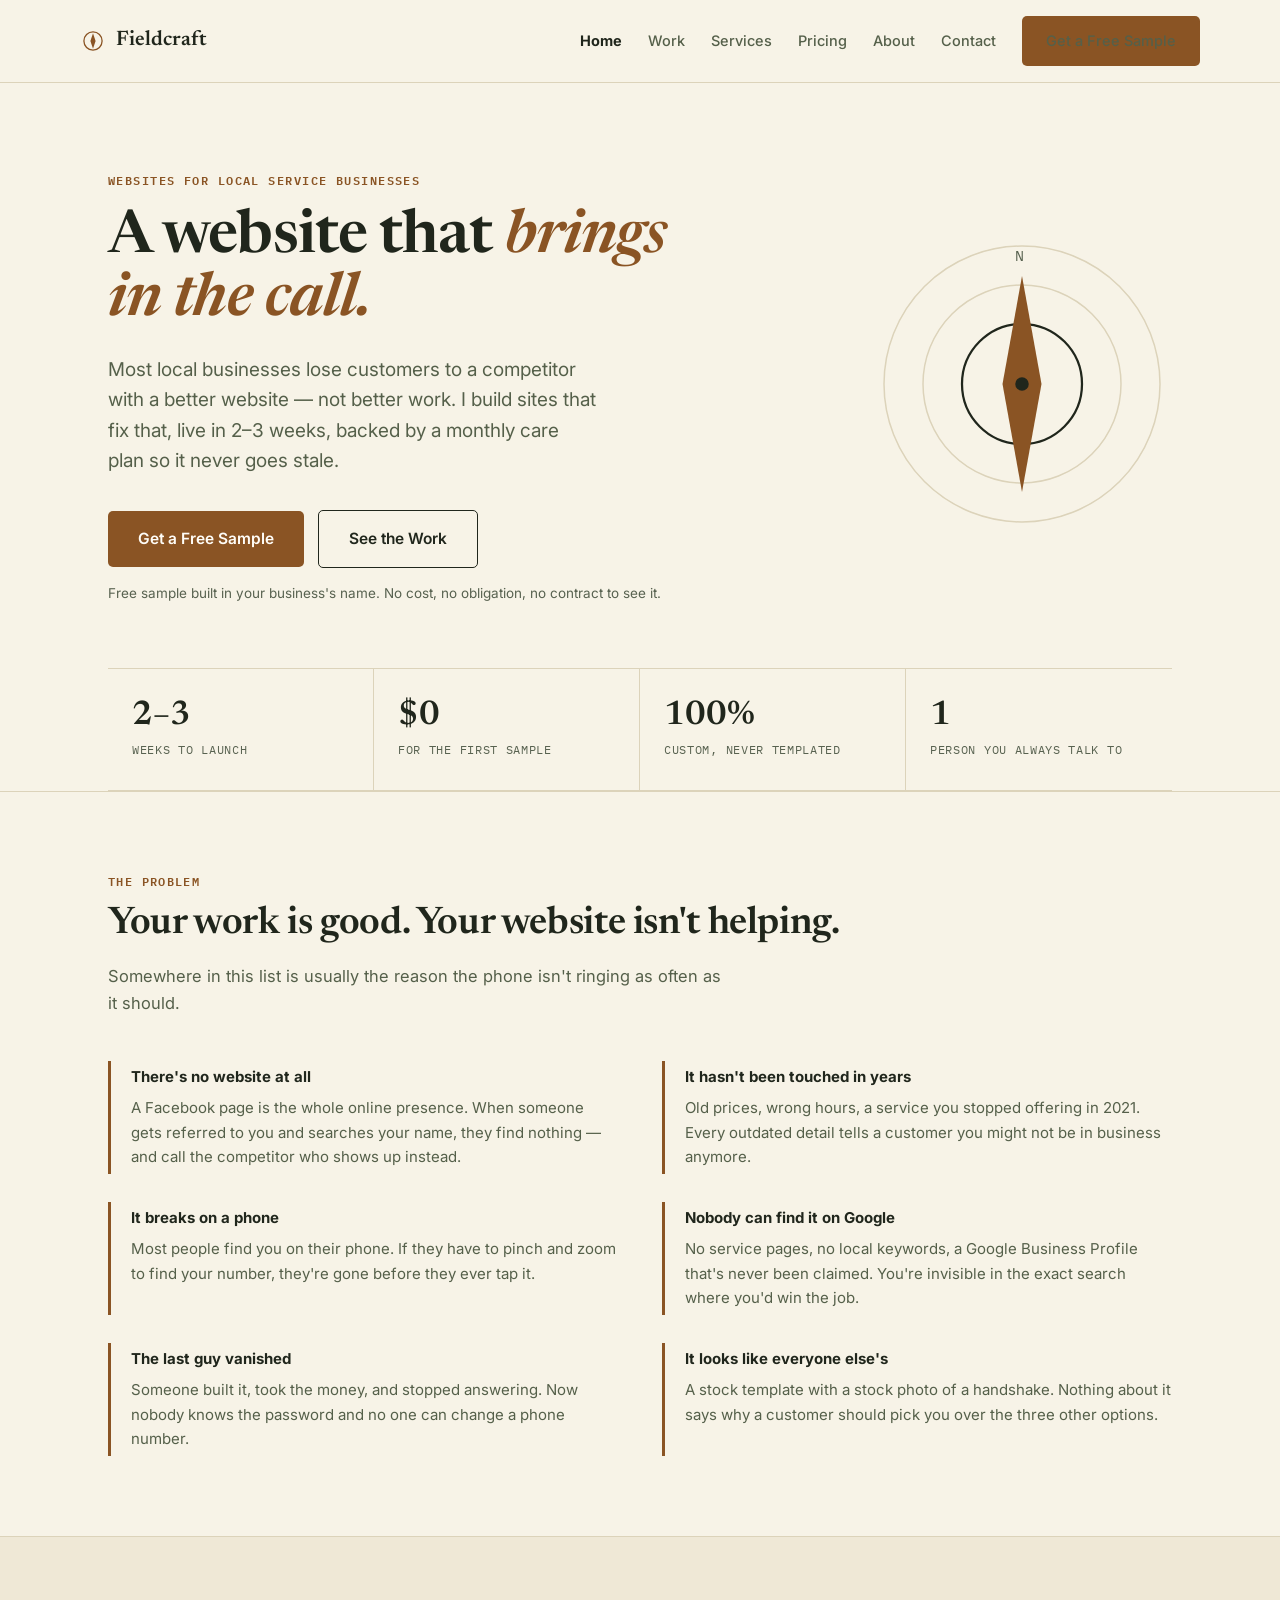
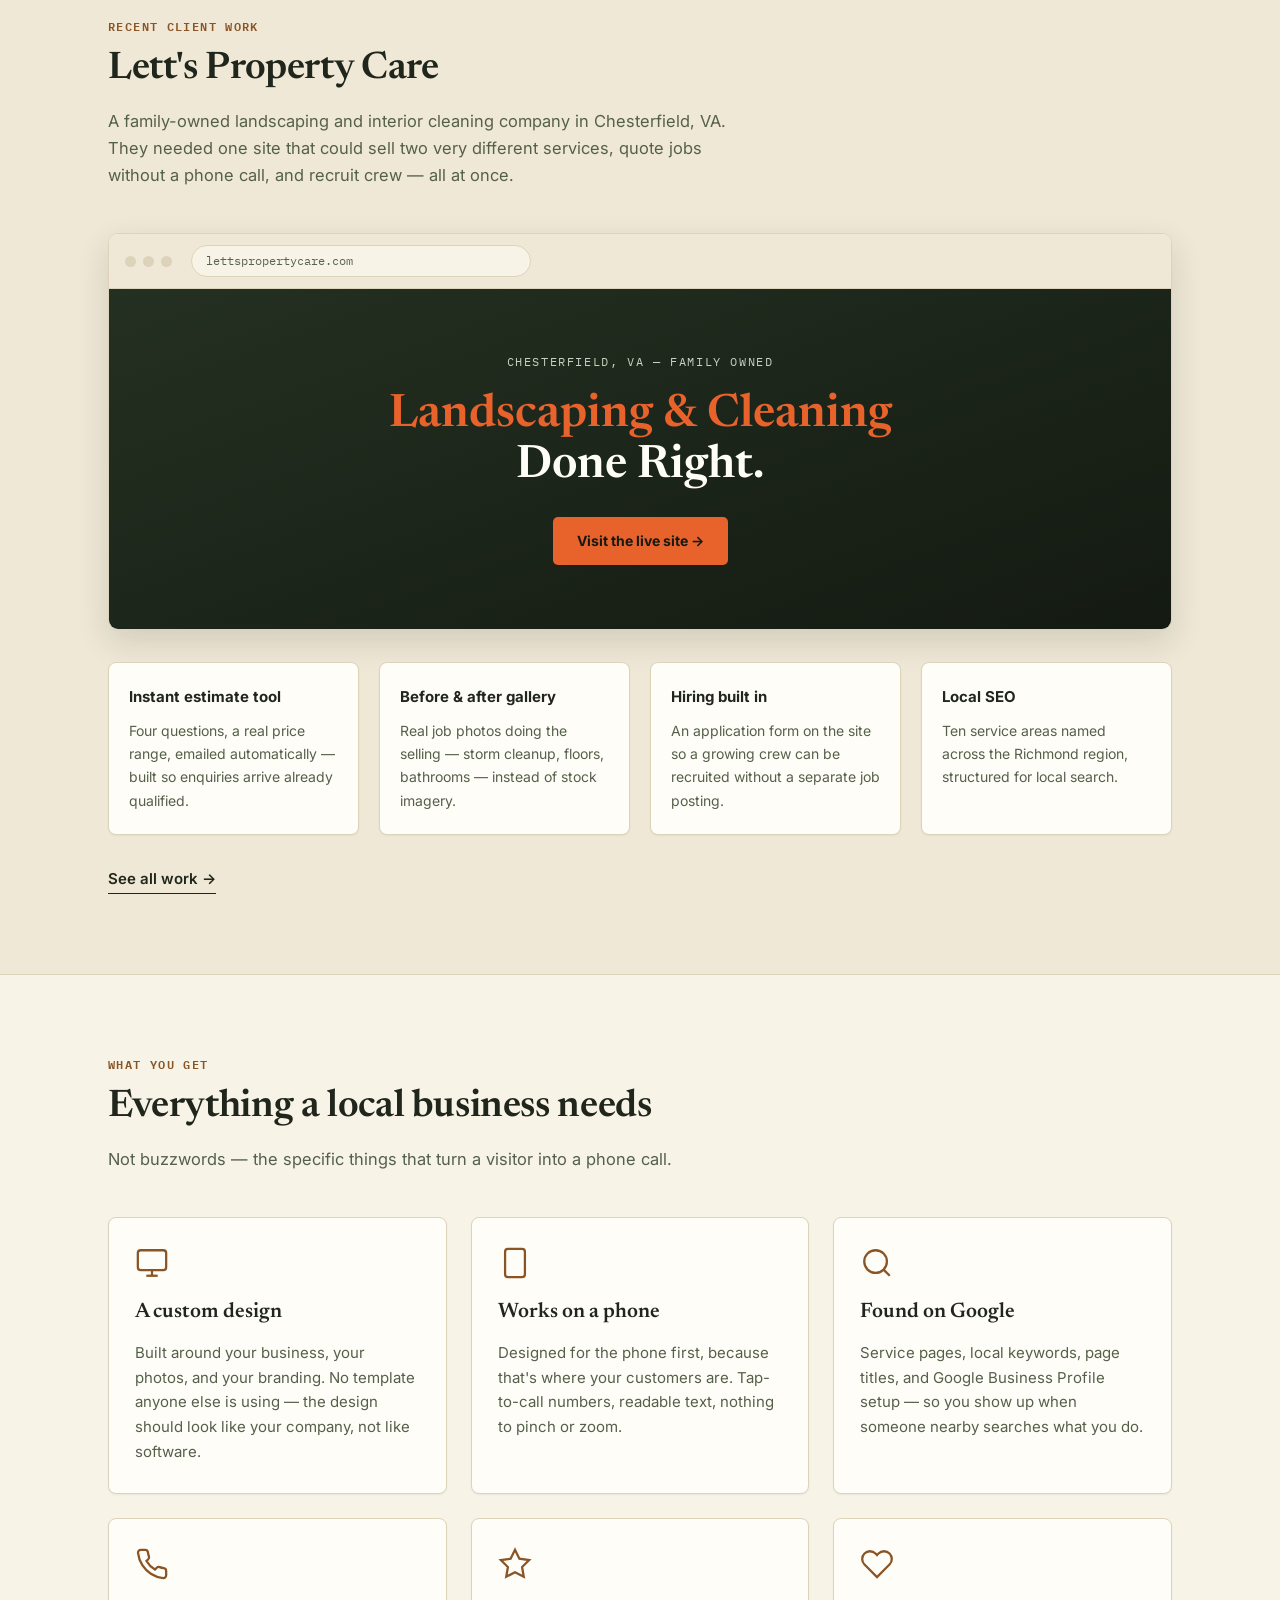
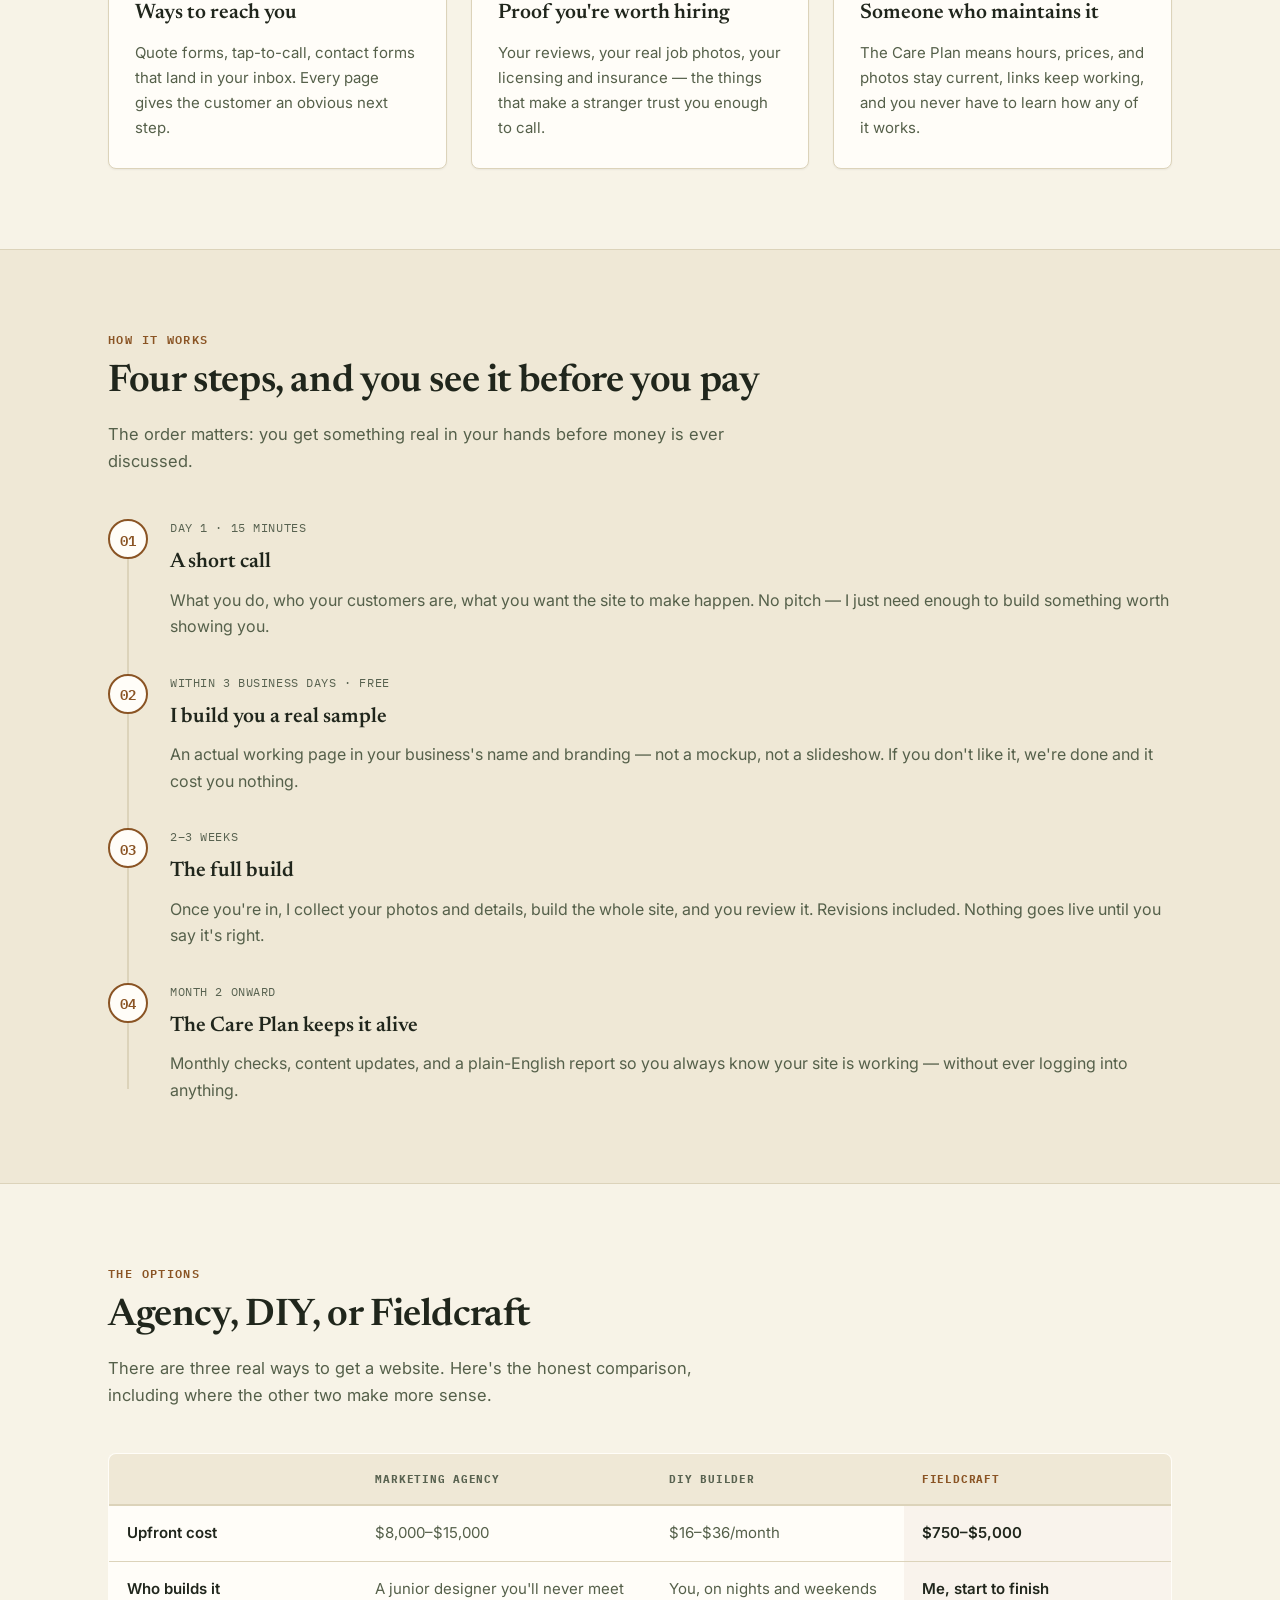
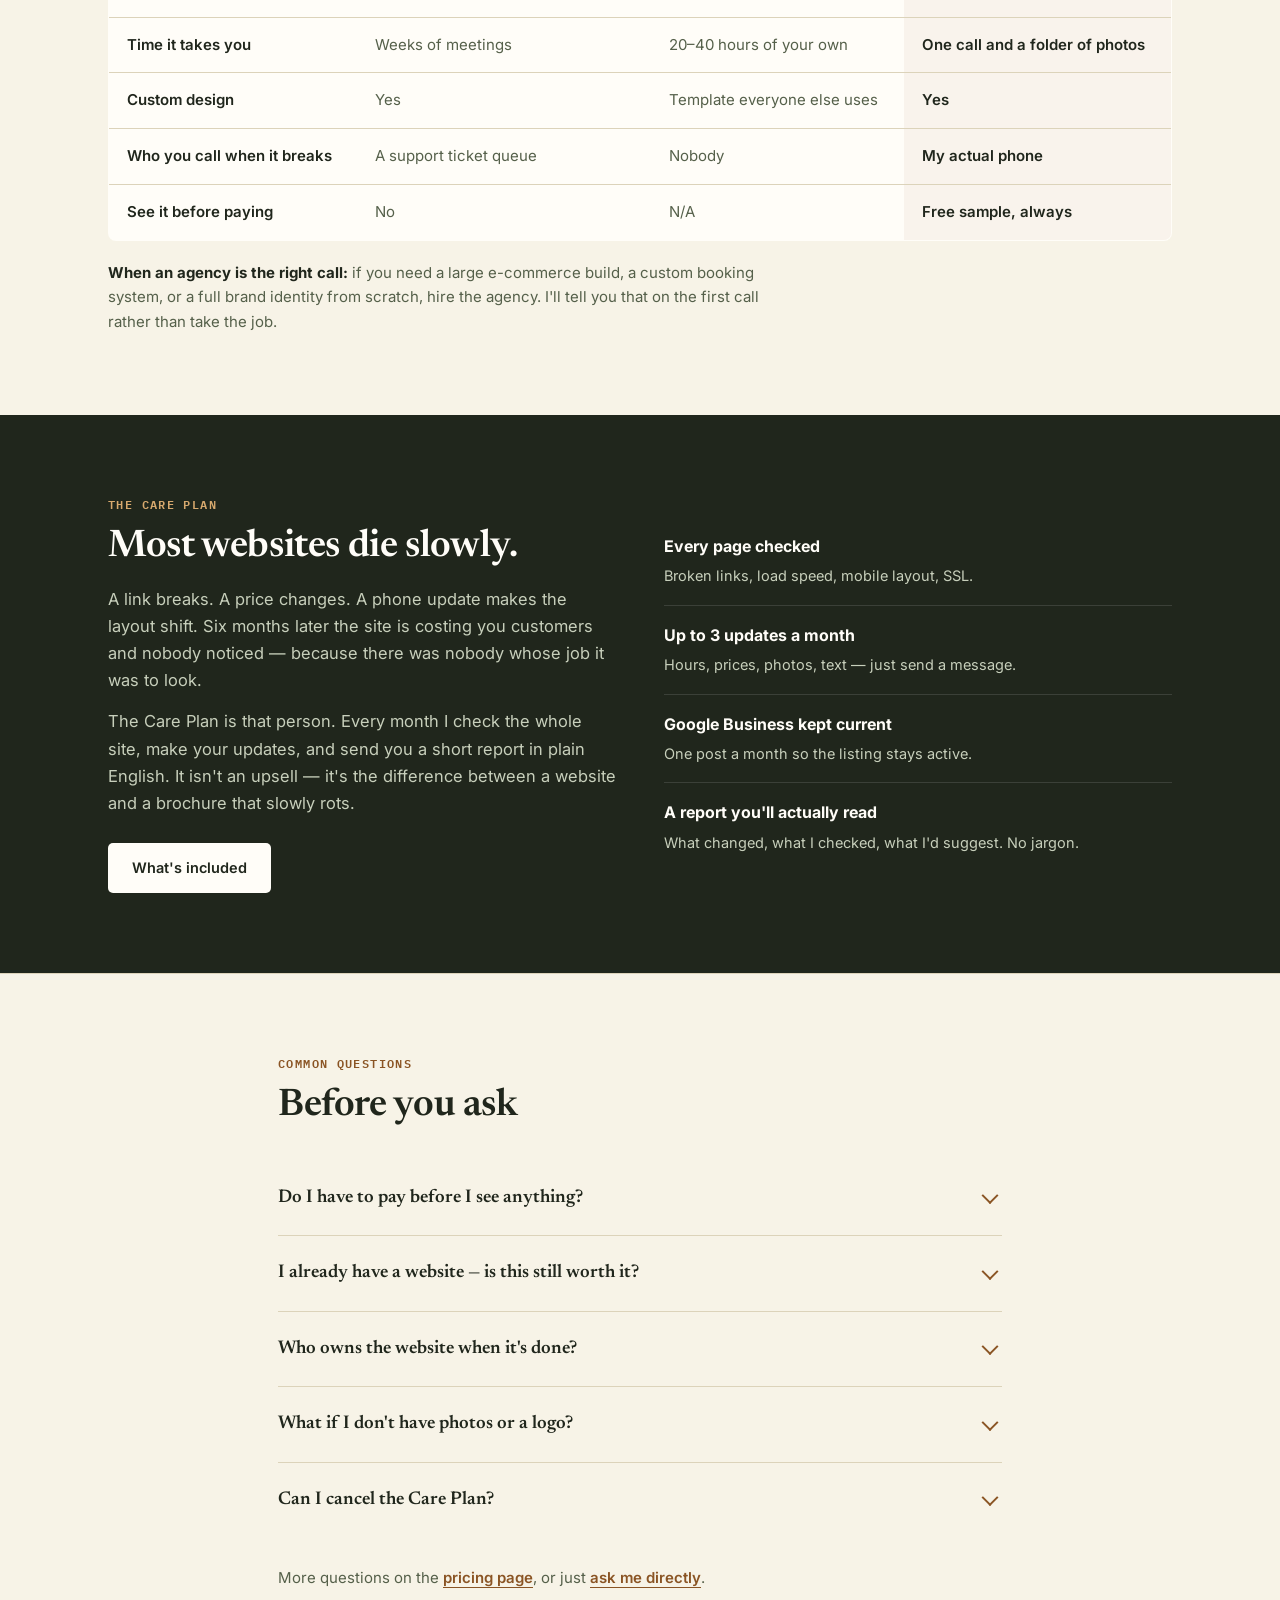
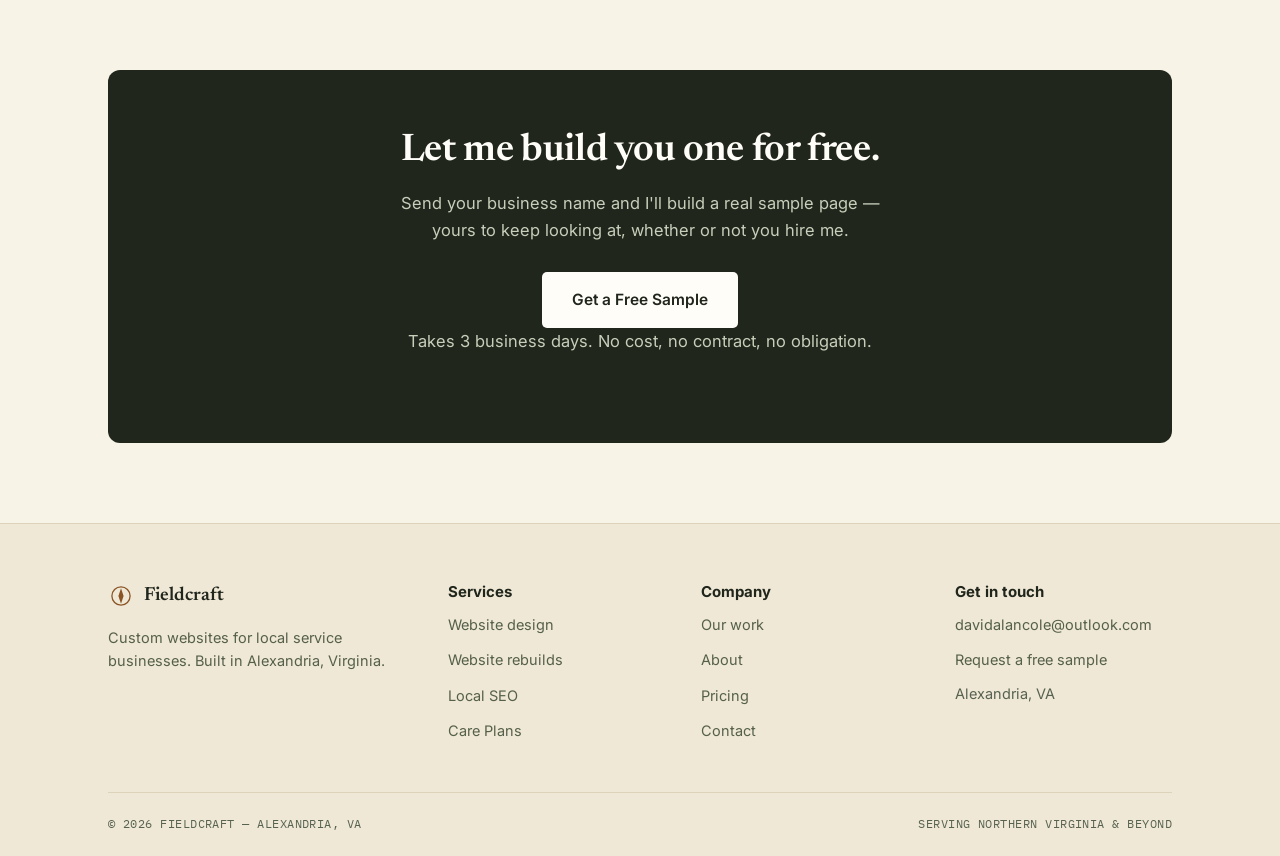
==== index.html @ 2607fb7c "Add files via upload" ====
<!DOCTYPE html>
<html lang="en">
<head>
<meta charset="UTF-8">
<meta name="viewport" content="width=device-width, initial-scale=1.0">
<title>Fieldcraft — Websites for Local Businesses | Alexandria, VA</title>
<meta name="description" content="Fieldcraft builds custom websites for local service businesses — landscaping, cleaning, auto, salons. Live in 2–3 weeks, backed by a monthly care plan. Free sample before you spend a dollar.">
<meta property="og:title" content="Fieldcraft — Websites for Local Businesses">
<meta property="og:description" content="Custom websites that bring in calls. Live in 2–3 weeks. Free sample built in your name before you spend a dollar.">
<meta property="og:type" content="website">
<meta property="og:image" content="https://anchor-digital-tau.vercel.app/og-image.png">
<meta property="og:url" content="https://anchor-digital-tau.vercel.app/">
<meta property="og:site_name" content="Fieldcraft">
<meta name="twitter:card" content="summary_large_image">
<link rel="canonical" href="https://anchor-digital-tau.vercel.app/">

<link rel="icon" href="data:image/svg+xml,%3Csvg xmlns='http://www.w3.org/2000/svg' viewBox='0 0 40 40'%3E%3Crect width='40' height='40' fill='%2320261C'/%3E%3Ccircle cx='20' cy='20' r='14' fill='none' stroke='%23F7F3E7' stroke-width='2'/%3E%3Cpath d='M20 8 L24 20 L20 32 L16 20 Z' fill='%23A5672E'/%3E%3C/svg%3E">
<script>document.documentElement.className+=" js";</script>
<link rel="preconnect" href="https://fonts.googleapis.com">
<link href="https://fonts.googleapis.com/css2?family=Newsreader:ital,opsz,wght@0,6..72,500;0,6..72,600;1,6..72,500&family=Inter:wght@400;500;600;700&family=IBM+Plex+Mono:wght@400;500;600&display=swap" rel="stylesheet">
<link rel="stylesheet" href="css/styles.css">
<script type="application/ld+json">
{
  "@context":"https://schema.org",
  "@type":"ProfessionalService",
  "name":"Fieldcraft",
  "description":"Custom website design for local service businesses.",
  "url":"https://anchor-digital-tau.vercel.app/",
  "email":"davidalancole@outlook.com",
  "priceRange":"$750-$5000",
  "address":{"@type":"PostalAddress","addressLocality":"Alexandria","addressRegion":"VA","addressCountry":"US"},
  "areaServed":[{"@type":"State","name":"Virginia"}],
  "serviceType":["Web Design","Website Development","Local SEO","Website Maintenance"]
}
</script>
</head>
<body>

<header class="site-header">
  <div class="wrap nav-row">
    <a href="index.html" class="brand">
      <svg viewBox="0 0 40 40" aria-hidden="true"><circle cx="20" cy="20" r="14" fill="none" stroke="currentColor" stroke-width="2"/><path d="M20 8 L24 20 L20 32 L16 20 Z" fill="currentColor"/></svg>
      Fieldcraft
    </a>
    <button class="nav-toggle" aria-label="Menu" aria-expanded="false" aria-controls="main-nav">
      <svg viewBox="0 0 24 24" fill="none" stroke="currentColor" stroke-width="2" aria-hidden="true"><line x1="3" y1="6" x2="21" y2="6"/><line x1="3" y1="12" x2="21" y2="12"/><line x1="3" y1="18" x2="21" y2="18"/></svg>
    </button>
    <nav class="main-nav" id="main-nav">
      <a href="index.html" class="current" aria-current="page">Home</a>
      <a href="work.html">Work</a>
      <a href="services.html">Services</a>
      <a href="pricing.html">Pricing</a>
      <a href="about.html">About</a>
      <a href="contact.html">Contact</a>
      <a href="contact.html" class="btn">Get a Free Sample</a>
    </nav>
  </div>
</header>

<a href="#main" class="skip-link">Skip to content</a>
<main id="main">

<!-- HERO -->
<section class="hero no-line">
  <div class="wrap">
    <div class="hero-grid">
      <div>
        <div class="eyebrow">Websites for local service businesses</div>
        <h1>A website that <em>brings in the call.</em></h1>
        <p class="lede">Most local businesses lose customers to a competitor with a better website — not better work. I build sites that fix that, live in 2–3 weeks, backed by a monthly care plan so it never goes stale.</p>
        <div class="hero-ctas">
          <a href="contact.html" class="btn lg">Get a Free Sample</a>
          <a href="work.html" class="btn ghost lg">See the Work</a>
        </div>
        <p class="hero-note">Free sample built in your business's name. No cost, no obligation, no contract to see it.</p>
      </div>
      <div class="hero-mark" aria-hidden="true">
        <svg viewBox="0 0 200 200"><circle cx="100" cy="100" r="92" fill="none" stroke="var(--line)" stroke-width="1"/><circle cx="100" cy="100" r="66" fill="none" stroke="var(--line)" stroke-width="1"/><circle cx="100" cy="100" r="40" fill="none" stroke="var(--ink)" stroke-width="1.5"/><path d="M100 28 L113 100 L100 172 L87 100 Z" fill="var(--accent)"/><circle cx="100" cy="100" r="4.5" fill="var(--ink)"/><text x="95" y="18" font-family="IBM Plex Mono" font-size="10" fill="var(--ink-soft)">N</text></svg>
      </div>
    </div>
  </div>
</section>

<!-- STATS -->
<div class="wrap">
  <div class="stats">
    <div class="stat"><div class="stat-num">2–3</div><div class="stat-label">Weeks to launch</div></div>
    <div class="stat"><div class="stat-num">$0</div><div class="stat-label">For the first sample</div></div>
    <div class="stat"><div class="stat-num">100%</div><div class="stat-label">Custom, never templated</div></div>
    <div class="stat"><div class="stat-num">1</div><div class="stat-label">Person you always talk to</div></div>
  </div>
</div>

<!-- THE PROBLEM -->
<section data-reveal>
  <div class="wrap">
    <div class="section-label">The problem</div>
    <h2>Your work is good. Your website isn't helping.</h2>
    <p class="section-intro">Somewhere in this list is usually the reason the phone isn't ringing as often as it should.</p>
    <div class="grid-2" style="gap:28px 44px;">
      <div class="problem-card">
        <h3 class="h4">There's no website at all</h3>
        <p>A Facebook page is the whole online presence. When someone gets referred to you and searches your name, they find nothing — and call the competitor who shows up instead.</p>
      </div>
      <div class="problem-card">
        <h3 class="h4">It hasn't been touched in years</h3>
        <p>Old prices, wrong hours, a service you stopped offering in 2021. Every outdated detail tells a customer you might not be in business anymore.</p>
      </div>
      <div class="problem-card">
        <h3 class="h4">It breaks on a phone</h3>
        <p>Most people find you on their phone. If they have to pinch and zoom to find your number, they're gone before they ever tap it.</p>
      </div>
      <div class="problem-card">
        <h3 class="h4">Nobody can find it on Google</h3>
        <p>No service pages, no local keywords, a Google Business Profile that's never been claimed. You're invisible in the exact search where you'd win the job.</p>
      </div>
      <div class="problem-card">
        <h3 class="h4">The last guy vanished</h3>
        <p>Someone built it, took the money, and stopped answering. Now nobody knows the password and no one can change a phone number.</p>
      </div>
      <div class="problem-card">
        <h3 class="h4">It looks like everyone else's</h3>
        <p>A stock template with a stock photo of a handshake. Nothing about it says why a customer should pick you over the three other options.</p>
      </div>
    </div>
  </div>
</section>

<!-- FEATURED WORK -->
<section class="alt" data-reveal>
  <div class="wrap">
    <div class="section-label">Recent client work</div>
    <h2>Lett's Property Care</h2>
    <p class="section-intro">A family-owned landscaping and interior cleaning company in Chesterfield, VA. They needed one site that could sell two very different services, quote jobs without a phone call, and recruit crew — all at once.</p>

    <div class="site-preview">
      <div class="browser-bar">
        <span class="dot"></span><span class="dot"></span><span class="dot"></span>
        <div class="url-pill">lettspropertycare.com</div>
      </div>
      <a class="preview-body" href="https://www.lettspropertycare.com/" target="_blank" rel="noopener">
        <img src="letts-preview.jpg" alt="The Lett's Property Care homepage, showing the hero headline over a photo of a freshly striped lawn" loading="lazy" onerror="this.closest('.preview-body').classList.add('no-img')">
        <div class="preview-fallback">
          <div class="pf-eyebrow">Chesterfield, VA — Family Owned</div>
          <div class="pf-head">Landscaping &amp; Cleaning<br><span>Done Right.</span></div>
          <div class="pf-cta">Visit the live site →</div>
        </div>
      </a>
    </div>

    <div class="grid-4" style="margin-top:32px;">
      <div class="card" style="padding:22px 20px;">
        <h3 class="h4">Instant estimate tool</h3>
        <p style="font-size:14px;">Four questions, a real price range, emailed automatically — built so enquiries arrive already qualified.</p>
      </div>
      <div class="card" style="padding:22px 20px;">
        <h3 class="h4">Before &amp; after gallery</h3>
        <p style="font-size:14px;">Real job photos doing the selling — storm cleanup, floors, bathrooms — instead of stock imagery.</p>
      </div>
      <div class="card" style="padding:22px 20px;">
        <h3 class="h4">Hiring built in</h3>
        <p style="font-size:14px;">An application form on the site so a growing crew can be recruited without a separate job posting.</p>
      </div>
      <div class="card" style="padding:22px 20px;">
        <h3 class="h4">Local SEO</h3>
        <p style="font-size:14px;">Ten service areas named across the Richmond region, structured for local search.</p>
      </div>
    </div>

    <a href="work.html" class="see-all">See all work →</a>
  </div>
</section>

<!-- WHAT YOU GET -->
<section data-reveal>
  <div class="wrap">
    <div class="section-label">What you get</div>
    <h2>Everything a local business needs</h2>
    <p class="section-intro">Not buzzwords — the specific things that turn a visitor into a phone call.</p>
    <div class="grid-3">
      <div class="card">
        <div class="card-icon"><svg viewBox="0 0 24 24" fill="none" stroke="currentColor" stroke-width="1.6"><rect x="2" y="3" width="20" height="14" rx="2"/><line x1="8" y1="21" x2="16" y2="21"/><line x1="12" y1="17" x2="12" y2="21"/></svg></div>
        <h3>A custom design</h3>
        <p>Built around your business, your photos, and your branding. No template anyone else is using — the design should look like your company, not like software.</p>
      </div>
      <div class="card">
        <div class="card-icon"><svg viewBox="0 0 24 24" fill="none" stroke="currentColor" stroke-width="1.6"><rect x="5" y="2" width="14" height="20" rx="2"/><line x1="12" y1="18" x2="12" y2="18"/></svg></div>
        <h3>Works on a phone</h3>
        <p>Designed for the phone first, because that's where your customers are. Tap-to-call numbers, readable text, nothing to pinch or zoom.</p>
      </div>
      <div class="card">
        <div class="card-icon"><svg viewBox="0 0 24 24" fill="none" stroke="currentColor" stroke-width="1.6"><circle cx="11" cy="11" r="8"/><line x1="21" y1="21" x2="16.65" y2="16.65"/></svg></div>
        <h3>Found on Google</h3>
        <p>Service pages, local keywords, page titles, and Google Business Profile setup — so you show up when someone nearby searches what you do.</p>
      </div>
      <div class="card">
        <div class="card-icon"><svg viewBox="0 0 24 24" fill="none" stroke="currentColor" stroke-width="1.6"><path d="M22 16.92v3a2 2 0 0 1-2.18 2 19.79 19.79 0 0 1-8.63-3.07 19.5 19.5 0 0 1-6-6 19.79 19.79 0 0 1-3.07-8.67A2 2 0 0 1 4.11 2h3a2 2 0 0 1 2 1.72c.127.96.361 1.903.7 2.81a2 2 0 0 1-.45 2.11L8.09 9.91a16 16 0 0 0 6 6l1.27-1.27a2 2 0 0 1 2.11-.45c.907.339 1.85.573 2.81.7A2 2 0 0 1 22 16.92z"/></svg></div>
        <h3>Ways to reach you</h3>
        <p>Quote forms, tap-to-call, contact forms that land in your inbox. Every page gives the customer an obvious next step.</p>
      </div>
      <div class="card">
        <div class="card-icon"><svg viewBox="0 0 24 24" fill="none" stroke="currentColor" stroke-width="1.6"><path d="M12 2l3.09 6.26L22 9.27l-5 4.87 1.18 6.88L12 17.77l-6.18 3.25L7 14.14 2 9.27l6.91-1.01L12 2z"/></svg></div>
        <h3>Proof you're worth hiring</h3>
        <p>Your reviews, your real job photos, your licensing and insurance — the things that make a stranger trust you enough to call.</p>
      </div>
      <div class="card">
        <div class="card-icon"><svg viewBox="0 0 24 24" fill="none" stroke="currentColor" stroke-width="1.6"><path d="M20.84 4.61a5.5 5.5 0 0 0-7.78 0L12 5.67l-1.06-1.06a5.5 5.5 0 0 0-7.78 7.78l1.06 1.06L12 21.23l7.78-7.78 1.06-1.06a5.5 5.5 0 0 0 0-7.78z"/></svg></div>
        <h3>Someone who maintains it</h3>
        <p>The Care Plan means hours, prices, and photos stay current, links keep working, and you never have to learn how any of it works.</p>
      </div>
    </div>
  </div>
</section>

<!-- PROCESS -->
<section class="alt" data-reveal>
  <div class="wrap">
    <div class="section-label">How it works</div>
    <h2>Four steps, and you see it before you pay</h2>
    <p class="section-intro">The order matters: you get something real in your hands before money is ever discussed.</p>
    <div class="timeline">
      <div class="tl-step">
        <div class="tl-dot">01</div>
        <div class="tl-when">Day 1 · 15 minutes</div>
        <h3>A short call</h3>
        <p>What you do, who your customers are, what you want the site to make happen. No pitch — I just need enough to build something worth showing you.</p>
      </div>
      <div class="tl-step">
        <div class="tl-dot">02</div>
        <div class="tl-when">Within 3 business days · Free</div>
        <h3>I build you a real sample</h3>
        <p>An actual working page in your business's name and branding — not a mockup, not a slideshow. If you don't like it, we're done and it cost you nothing.</p>
      </div>
      <div class="tl-step">
        <div class="tl-dot">03</div>
        <div class="tl-when">2–3 weeks</div>
        <h3>The full build</h3>
        <p>Once you're in, I collect your photos and details, build the whole site, and you review it. Revisions included. Nothing goes live until you say it's right.</p>
      </div>
      <div class="tl-step">
        <div class="tl-dot">04</div>
        <div class="tl-when">Month 2 onward</div>
        <h3>The Care Plan keeps it alive</h3>
        <p>Monthly checks, content updates, and a plain-English report so you always know your site is working — without ever logging into anything.</p>
      </div>
    </div>
  </div>
</section>

<!-- COMPARISON -->
<section data-reveal>
  <div class="wrap">
    <div class="section-label">The options</div>
    <h2>Agency, DIY, or Fieldcraft</h2>
    <p class="section-intro">There are three real ways to get a website. Here's the honest comparison, including where the other two make more sense.</p>
    <div class="table-scroll"><table class="compare">
      <tr>
        <th></th>
        <th>Marketing agency</th>
        <th>DIY builder</th>
        <th class="hi">Fieldcraft</th>
      </tr>
      <tr>
        <td>Upfront cost</td>
        <td>$8,000–$15,000</td>
        <td>$16–$36/month</td>
        <td class="hi">$750–$5,000</td>
      </tr>
      <tr>
        <td>Who builds it</td>
        <td>A junior designer you'll never meet</td>
        <td>You, on nights and weekends</td>
        <td class="hi">Me, start to finish</td>
      </tr>
      <tr>
        <td>Time it takes you</td>
        <td>Weeks of meetings</td>
        <td>20–40 hours of your own</td>
        <td class="hi">One call and a folder of photos</td>
      </tr>
      <tr>
        <td>Custom design</td>
        <td>Yes</td>
        <td>Template everyone else uses</td>
        <td class="hi">Yes</td>
      </tr>
      <tr>
        <td>Who you call when it breaks</td>
        <td>A support ticket queue</td>
        <td>Nobody</td>
        <td class="hi">My actual phone</td>
      </tr>
      <tr>
        <td>See it before paying</td>
        <td>No</td>
        <td>N/A</td>
        <td class="hi">Free sample, always</td>
      </tr>
    </table></div>
    <p style="margin-top:20px;font-size:15px;max-width:680px;"><strong style="color:var(--ink);">When an agency is the right call:</strong> if you need a large e-commerce build, a custom booking system, or a full brand identity from scratch, hire the agency. I'll tell you that on the first call rather than take the job.</p>
  </div>
</section>

<!-- CARE PLAN -->
<section class="dark" data-reveal>
  <div class="wrap">
    <div class="grid-2" style="gap:48px;align-items:center;">
      <div>
        <div class="section-label">The Care Plan</div>
        <h2>Most websites die slowly.</h2>
        <p style="font-size:16.5px;">A link breaks. A price changes. A phone update makes the layout shift. Six months later the site is costing you customers and nobody noticed — because there was nobody whose job it was to look.</p>
        <p style="margin-top:14px;font-size:16.5px;">The Care Plan is that person. Every month I check the whole site, make your updates, and send you a short report in plain English. It isn't an upsell — it's the difference between a website and a brochure that slowly rots.</p>
        <a href="services.html" class="btn on-dark" style="margin-top:26px;">What's included</a>
      </div>
      <div>
        <ul style="list-style:none;">
          <li style="padding:16px 0;border-bottom:1px solid rgba(255,255,255,.12);"><strong style="color:var(--cream-white);display:block;margin-bottom:3px;">Every page checked</strong><span style="font-size:14.5px;">Broken links, load speed, mobile layout, SSL.</span></li>
          <li style="padding:16px 0;border-bottom:1px solid rgba(255,255,255,.12);"><strong style="color:var(--cream-white);display:block;margin-bottom:3px;">Up to 3 updates a month</strong><span style="font-size:14.5px;">Hours, prices, photos, text — just send a message.</span></li>
          <li style="padding:16px 0;border-bottom:1px solid rgba(255,255,255,.12);"><strong style="color:var(--cream-white);display:block;margin-bottom:3px;">Google Business kept current</strong><span style="font-size:14.5px;">One post a month so the listing stays active.</span></li>
          <li style="padding:16px 0;"><strong style="color:var(--cream-white);display:block;margin-bottom:3px;">A report you'll actually read</strong><span style="font-size:14.5px;">What changed, what I checked, what I'd suggest. No jargon.</span></li>
        </ul>
      </div>
    </div>
  </div>
</section>

<!-- FAQ -->
<section data-reveal>
  <div class="wrap-narrow">
    <div class="section-label">Common questions</div>
    <h2>Before you ask</h2>
    <div style="margin-top:32px;">
      <details class="faq-item">
        <summary class="faq-q">Do I have to pay before I see anything?</summary>
        <div class="faq-a">No. You get a free one-page sample in your own name and branding first. You only pay if you want the full site built. If you don't like it, you owe nothing and we part on good terms.</div>
      </details>
      <details class="faq-item">
        <summary class="faq-q">I already have a website — is this still worth it?</summary>
        <div class="faq-a">Depends on whether it's bringing you work. If it's outdated, slow, broken on phones, or invisible on Google, a rebuild usually pays for itself. If it's fine and just needs upkeep, I'll put you straight on a Care Plan instead of selling you a rebuild you don't need.</div>
      </details>
      <details class="faq-item">
        <summary class="faq-q">Who owns the website when it's done?</summary>
        <div class="faq-a">You do — completely, once it's paid for. The domain, the content, the design, the code. If you ever want to leave, you take the whole site with you and I'll help hand it over. No hostage situations.</div>
      </details>
      <details class="faq-item">
        <summary class="faq-q">What if I don't have photos or a logo?</summary>
        <div class="faq-a">We work with what you have. Phone photos of real jobs beat stock photography every time, so even a handful helps enormously. If there's no logo, I'll set your name in type properly — plenty of good local brands are exactly that.</div>
      </details>
      <details class="faq-item">
        <summary class="faq-q">Can I cancel the Care Plan?</summary>
        <div class="faq-a">Any time, with 30 days' notice. You keep your website either way. It's month-to-month on purpose — if it isn't worth it to you, it shouldn't be hard to leave.</div>
      </details>
    </div>
    <p style="margin-top:28px;font-size:15px;">More questions on the <a href="pricing.html" style="color:var(--accent);font-weight:600;border-bottom:1px solid var(--accent);">pricing page</a>, or just <a href="contact.html" style="color:var(--accent);font-weight:600;border-bottom:1px solid var(--accent);">ask me directly</a>.</p>
  </div>
</section>

<!-- CTA -->
<section class="no-line" style="padding-top:0;" data-reveal>
  <div class="wrap">
    <div class="cta-band">
      <h2>Let me build you one for free.</h2>
      <p>Send your business name and I'll build a real sample page — yours to keep looking at, whether or not you hire me.</p>
      <a href="contact.html" class="btn lg">Get a Free Sample</a>
      <p class="cta-sub">Takes 3 business days. No cost, no contract, no obligation.</p>
    </div>
  </div>
</section>

</main>

<footer>
  <div class="wrap">
    <div class="footer-main">
      <div class="footer-col footer-about">
        <div class="brand" style="font-size:19px;">
          <svg viewBox="0 0 40 40" aria-hidden="true"><circle cx="20" cy="20" r="14" fill="none" stroke="currentColor" stroke-width="2"/><path d="M20 8 L24 20 L20 32 L16 20 Z" fill="currentColor"/></svg>
          Fieldcraft
        </div>
        <p>Custom websites for local service businesses. Built in Alexandria, Virginia.</p>
      </div>
      <div class="footer-col">
        <h3 class="h4">Services</h3>
        <ul>
          <li><a href="services.html">Website design</a></li>
          <li><a href="services.html">Website rebuilds</a></li>
          <li><a href="services.html">Local SEO</a></li>
          <li><a href="services.html">Care Plans</a></li>
        </ul>
      </div>
      <div class="footer-col">
        <h3 class="h4">Company</h3>
        <ul>
          <li><a href="work.html">Our work</a></li>
          <li><a href="about.html">About</a></li>
          <li><a href="pricing.html">Pricing</a></li>
          <li><a href="contact.html">Contact</a></li>
        </ul>
      </div>
      <div class="footer-col">
        <h3 class="h4">Get in touch</h3>
        <ul>
          <li><a href="mailto:davidalancole@outlook.com">davidalancole@outlook.com</a></li>
          <li><a href="contact.html">Request a free sample</a></li>
          <li style="color:var(--ink-soft);font-size:14.5px;">Alexandria, VA</li>
        </ul>
      </div>
    </div>
    <div class="footer-bottom">
      <p>© 2026 FIELDCRAFT — ALEXANDRIA, VA</p>
      <p>SERVING NORTHERN VIRGINIA &amp; BEYOND</p>
    </div>
  </div>
</footer>

<script src="js/main.js"></script>
</body>
</html>
---- css/styles.css ----
/* ============================================
   FIELDCRAFT — Design System
   ============================================ */

:root{
  --ink:#20261C; --ink-dim:#55604A; --ink-soft:#586250;
  --paper:#F7F3E7; --paper-2:#EFE8D6; --cream-white:#FFFDF8;
  --line:#DCD3BA; --accent:#8A5424; --accent-dark:#6B3D19; --moss:#4B5C3D;
  --shadow-sm:0 1px 2px rgba(32,38,28,.06);
  --shadow-md:0 4px 16px rgba(32,38,28,.09);
  --shadow-lg:0 12px 32px rgba(32,38,28,.14);
  --r:8px;
}
*{margin:0;padding:0;box-sizing:border-box;}
html{scroll-behavior:smooth;}
@media (prefers-reduced-motion: reduce){html{scroll-behavior:auto;}}
body{background:var(--paper);color:var(--ink-dim);font-family:'Inter',sans-serif;line-height:1.65;-webkit-font-smoothing:antialiased;}
.wrap{max-width:1120px;margin:0 auto;padding:0 28px;}
.wrap-narrow{max-width:780px;margin:0 auto;padding:0 28px;}
a{color:inherit;text-decoration:none;}
:focus-visible{outline:2px solid var(--accent);outline-offset:3px;}
.mono{font-family:'IBM Plex Mono',monospace;}
img{max-width:100%;display:block;}
@media (prefers-reduced-motion: reduce){*{animation:none !important;transition:none !important;}}

/* Reveal-on-scroll. Scoped to .js so if JavaScript fails, content is visible. */
.js [data-reveal]{opacity:0;transform:translateY(16px);transition:opacity .55s ease, transform .55s ease;}
.js [data-reveal].is-visible{opacity:1;transform:translateY(0);}
@media (prefers-reduced-motion: reduce){.js [data-reveal]{opacity:1;transform:none;}}

/* ---------- TYPE ---------- */
h1{font-family:'Newsreader',serif;font-weight:600;font-size:clamp(38px,5.2vw,60px);line-height:1.05;color:var(--ink);letter-spacing:-.015em;}
h1 em{font-style:italic;color:var(--accent);}
h2{font-family:'Newsreader',serif;font-weight:600;font-size:clamp(28px,3.6vw,38px);line-height:1.15;color:var(--ink);margin-bottom:16px;letter-spacing:-.01em;}
h3{font-family:'Newsreader',serif;font-weight:600;font-size:21px;color:var(--ink);margin-bottom:8px;}
h4,.h4{font-family:'Inter',sans-serif;font-weight:700;font-size:15px;color:var(--ink);margin-bottom:6px;}
.skip-link{position:absolute;left:-9999px;top:0;background:var(--ink);color:var(--cream-white);padding:12px 20px;z-index:999;border-radius:0 0 5px 0;}
.skip-link:focus{left:0;}
p{font-size:16px;}
.lede{font-size:clamp(17px,2vw,19px);line-height:1.6;color:var(--ink-dim);}
.eyebrow{font-family:'IBM Plex Mono',monospace;font-size:12px;letter-spacing:.12em;text-transform:uppercase;color:var(--accent);margin-bottom:16px;font-weight:600;}
.section-label{font-family:'IBM Plex Mono',monospace;font-size:11.5px;letter-spacing:.12em;text-transform:uppercase;color:var(--accent);margin-bottom:12px;font-weight:600;}
.section-intro{max-width:620px;margin-bottom:44px;font-size:16.5px;}
.center{text-align:center;}
.center .section-intro{margin-left:auto;margin-right:auto;}

/* ---------- HEADER ---------- */
.site-header{position:sticky;top:0;z-index:50;background:rgba(247,243,231,.94);backdrop-filter:blur(10px);border-bottom:1px solid var(--line);}
.nav-row{display:flex;justify-content:space-between;align-items:center;padding:16px 0;position:relative;}
.brand{display:flex;align-items:center;gap:10px;font-family:'Newsreader',serif;font-weight:600;font-size:21px;color:var(--ink);}
.brand svg{width:26px;height:26px;color:var(--accent);flex-shrink:0;}
nav.main-nav{display:flex;align-items:center;gap:26px;}
nav.main-nav a{font-size:14.5px;font-weight:500;color:var(--ink-dim);transition:color .15s;}
nav.main-nav a.current{color:var(--ink);font-weight:700;}
nav.main-nav a:hover{color:var(--ink);}
.nav-toggle{display:none;background:none;border:1px solid var(--line);border-radius:5px;padding:8px 10px;cursor:pointer;line-height:0;}
.nav-toggle svg{width:20px;height:20px;color:var(--ink);}

/* ---------- BUTTONS ---------- */
.btn{
  background:var(--accent);color:var(--cream-white);padding:13px 24px;border-radius:5px;font-weight:600;
  font-size:14.5px;display:inline-block;border:none;cursor:pointer;transition:background .15s, transform .15s;
}
.btn:hover{background:var(--accent-dark);transform:translateY(-1px);}
.btn.ghost{background:transparent;border:1px solid var(--ink);color:var(--ink);}
.btn.ghost:hover{background:var(--ink);color:var(--paper);}
.btn.lg{padding:15px 30px;font-size:15.5px;}
.btn.on-dark{background:var(--cream-white);color:var(--ink);}
.btn.on-dark:hover{background:#fff;}

/* ---------- SECTIONS ---------- */
section{padding:80px 0;border-top:1px solid var(--line);}
section.tight{padding:56px 0;}
section.no-line{border-top:none;}
section.alt{background:var(--paper-2);}
section.dark{background:var(--ink);border-top:none;}
section.dark h2,section.dark h3{color:var(--cream-white);}
section.dark p,section.dark li{color:#C7CFBB;}
section.dark .section-label{color:#D7A96E;}

/* ---------- HERO ---------- */
.hero{padding:88px 0 64px;border-top:none;}
.hero-grid{display:grid;grid-template-columns:1.12fr .88fr;gap:56px;align-items:center;}
.hero .lede{margin:22px 0 0;max-width:490px;}
.hero-ctas{margin-top:34px;display:flex;gap:14px;flex-wrap:wrap;align-items:center;}
.hero-note{font-size:13.5px;color:var(--ink-soft);margin-top:14px;}
.hero-mark{justify-self:end;}
.hero-mark svg{width:100%;max-width:320px;color:var(--ink);}

/* ---------- STATS BAND ---------- */
.stats{display:grid;grid-template-columns:repeat(4,1fr);gap:0;border-top:1px solid var(--line);border-bottom:1px solid var(--line);}
.stat{padding:30px 24px;border-right:1px solid var(--line);}
.stat:last-child{border-right:none;}
.stat-num{font-family:'Newsreader',serif;font-weight:600;font-size:34px;color:var(--ink);line-height:1;}
.stat-label{font-family:'IBM Plex Mono',monospace;font-size:11.5px;letter-spacing:.06em;text-transform:uppercase;color:var(--ink-soft);margin-top:8px;}

/* ---------- CARD GRIDS ---------- */
.grid-2{display:grid;grid-template-columns:repeat(2,1fr);gap:24px;}
.grid-3{display:grid;grid-template-columns:repeat(3,1fr);gap:24px;}
.grid-4{display:grid;grid-template-columns:repeat(4,1fr);gap:20px;}

.card{background:var(--cream-white);border:1px solid var(--line);border-radius:var(--r);padding:28px 26px;box-shadow:var(--shadow-sm);}
.card h3{margin-bottom:10px;}
.card p{font-size:15px;}
.card-icon{width:34px;height:34px;color:var(--accent);margin-bottom:16px;}
.card-icon svg{width:100%;height:100%;}

/* problem cards (what's broken today) */
.problem-card{border-left:3px solid var(--accent);padding:4px 0 4px 20px;}
.problem-card h4{font-size:16px;font-family:'Newsreader',serif;font-weight:600;margin-bottom:6px;}
.problem-card p{font-size:15px;}

/* ---------- SERVICE DETAIL ROWS ---------- */
.service-row{display:grid;grid-template-columns:auto 1fr auto;gap:28px;align-items:start;padding:32px 0;border-bottom:1px solid var(--line);}
.service-row:last-child{border-bottom:none;}
.service-num{font-family:'IBM Plex Mono',monospace;font-size:13px;color:var(--accent);font-weight:600;padding-top:4px;}
.service-body h3{margin-bottom:8px;}
.service-body ul{list-style:none;margin-top:14px;display:grid;grid-template-columns:repeat(2,1fr);gap:8px 20px;}
.service-body li{font-size:14.5px;padding-left:20px;position:relative;}
.service-body li::before{content:"";position:absolute;left:0;top:9px;width:7px;height:7px;border-radius:50%;background:var(--accent);opacity:.55;}
.service-price{font-family:'IBM Plex Mono',monospace;font-size:14px;color:var(--ink);white-space:nowrap;padding-top:4px;font-weight:600;}

/* ---------- WORK CARDS ---------- */
.work-grid{display:grid;grid-template-columns:repeat(3,1fr);gap:24px;}
.work-grid.large{grid-template-columns:repeat(2,1fr);gap:28px;}
.work-card{
  position:relative;background:var(--cream-white);border:1px solid var(--line);border-radius:var(--r);
  overflow:hidden;box-shadow:var(--shadow-sm);transition:transform .18s ease, box-shadow .18s ease;
}
.work-card:hover{transform:translateY(-4px);box-shadow:var(--shadow-lg);}
.work-card-link{position:absolute;inset:0;z-index:2;}
.work-frame{position:relative;height:190px;overflow:hidden;background:#0c0c0c;border-bottom:1px solid var(--line);}
.work-grid.large .work-frame{height:280px;}
.work-frame iframe{position:absolute;top:0;left:0;width:1280px;height:1000px;border:none;transform:scale(.29);transform-origin:top left;pointer-events:none;}
.work-grid.large .work-frame iframe{transform:scale(.42);}
.work-tag{
  position:absolute;top:12px;left:12px;z-index:3;background:rgba(32,38,28,.86);color:var(--cream-white);
  font-family:'IBM Plex Mono',monospace;font-size:10px;letter-spacing:.06em;text-transform:uppercase;
  padding:4px 9px;border-radius:3px;
}
.work-tag.real{background:var(--accent);}
.work-info{padding:20px 22px 22px;}
.work-info .name{font-family:'Newsreader',serif;font-weight:600;font-size:18px;color:var(--ink);}
.work-info .type{font-family:'IBM Plex Mono',monospace;font-size:10.5px;color:var(--ink-soft);text-transform:uppercase;margin-top:5px;letter-spacing:.05em;}
.work-info p.blurb{font-size:14.5px;margin:12px 0 14px;}
.work-info .view-link{font-size:13px;font-weight:700;color:var(--accent);display:inline-flex;align-items:center;gap:5px;}
.see-all{margin-top:32px;display:inline-flex;align-items:center;gap:6px;font-weight:600;color:var(--ink);font-size:15px;border-bottom:1.5px solid var(--ink);padding-bottom:2px;}

/* ---------- PROCESS TIMELINE ---------- */
.timeline{position:relative;margin-top:12px;}
.timeline::before{content:"";position:absolute;left:19px;top:14px;bottom:14px;width:2px;background:var(--line);}
.tl-step{position:relative;padding:0 0 34px 62px;}
.tl-step:last-child{padding-bottom:0;}
.tl-dot{
  position:absolute;left:0;top:0;width:40px;height:40px;border-radius:50%;
  background:var(--cream-white);border:2px solid var(--accent);color:var(--accent);
  display:flex;align-items:center;justify-content:center;
  font-family:'IBM Plex Mono',monospace;font-weight:600;font-size:14px;z-index:1;
}
.tl-step h3{margin-bottom:6px;}
.tl-when{font-family:'IBM Plex Mono',monospace;font-size:11.5px;color:var(--ink-soft);text-transform:uppercase;letter-spacing:.05em;margin-bottom:8px;}

/* ---------- COMPARISON TABLE ---------- */
.compare{width:100%;border-collapse:collapse;font-size:15px;background:var(--cream-white);border:1px solid var(--line);border-radius:var(--r);overflow:hidden;}
.compare th{
  text-align:left;font-family:'IBM Plex Mono',monospace;font-size:11px;letter-spacing:.07em;text-transform:uppercase;
  color:var(--ink-soft);padding:16px 18px;border-bottom:2px solid var(--line);background:var(--paper-2);
}
.compare th.hi{color:var(--accent);}
.compare td{padding:15px 18px;border-bottom:1px solid var(--line);}
.compare tr:last-child td{border-bottom:none;}
.compare td:first-child{font-weight:600;color:var(--ink);}
.compare td.hi{background:rgba(138,84,36,.055);color:var(--ink);font-weight:600;}

/* ---------- GENERIC TABLE ---------- */
table.plain{width:100%;border-collapse:collapse;font-size:15px;}
table.plain th{text-align:left;font-family:'IBM Plex Mono',monospace;font-size:11px;letter-spacing:.07em;text-transform:uppercase;color:var(--ink-soft);padding:12px 12px;border-bottom:2px solid var(--line);}
table.plain td{padding:14px 12px;border-bottom:1px solid var(--line);}
table.plain tr:last-child td{border-bottom:none;}

/* ---------- PRICING ---------- */
.pricing-grid{display:grid;grid-template-columns:repeat(3,1fr);gap:24px;align-items:start;}
.price-card{background:var(--cream-white);border:1px solid var(--line);border-radius:var(--r);padding:32px 28px;box-shadow:var(--shadow-sm);}
.price-card.hi{border:2px solid var(--accent);position:relative;box-shadow:var(--shadow-md);}
.price-card.hi::before{
  content:"Most Popular";position:absolute;top:-12px;left:28px;background:var(--accent);color:var(--cream-white);
  font-family:'IBM Plex Mono',monospace;font-size:10px;letter-spacing:.07em;text-transform:uppercase;padding:5px 12px;border-radius:3px;
}
.price-tier{font-family:'IBM Plex Mono',monospace;font-size:11.5px;letter-spacing:.08em;text-transform:uppercase;color:var(--ink-soft);margin-bottom:12px;}
.price-amt{font-family:'Newsreader',serif;font-weight:600;font-size:32px;color:var(--ink);line-height:1.1;}
.price-care{font-family:'IBM Plex Mono',monospace;font-size:13.5px;color:var(--accent);margin-top:8px;}
.price-desc{font-size:14.5px;margin-top:14px;padding-bottom:18px;border-bottom:1px solid var(--line);}
.price-list{list-style:none;margin-top:18px;}
.price-list li{font-size:14.5px;padding:7px 0 7px 24px;position:relative;}
.price-list li::before{
  content:"";position:absolute;left:0;top:14px;width:12px;height:6px;
  border-left:2px solid var(--accent);border-bottom:2px solid var(--accent);transform:rotate(-45deg);
}
.price-card .btn{margin-top:24px;width:100%;text-align:center;}

/* ---------- FAQ ---------- */
.faq-item{border-bottom:1px solid var(--line);}
.faq-item:last-child{border-bottom:none;}
.faq-q{
  font-family:'Newsreader',serif;font-weight:600;color:var(--ink);font-size:18.5px;
  padding:22px 40px 22px 0;cursor:pointer;position:relative;list-style:none;
}
.faq-q::-webkit-details-marker{display:none;}
.faq-q::marker{content:'';}
.faq-q::after{
  content:"";position:absolute;right:6px;top:50%;width:10px;height:10px;
  border-right:2px solid var(--accent);border-bottom:2px solid var(--accent);
  transform:translateY(-70%) rotate(45deg);transition:transform .2s;
}
details[open] .faq-q::after{transform:translateY(-30%) rotate(-135deg);}
.faq-a{font-size:15.5px;padding:0 40px 24px 0;}

/* ---------- TESTIMONIAL ---------- */
.quote-card{background:var(--cream-white);border:1px solid var(--line);border-left:3px solid var(--accent);border-radius:var(--r);padding:28px 30px;box-shadow:var(--shadow-sm);}
.quote-card blockquote{font-family:'Newsreader',serif;font-size:19px;line-height:1.5;color:var(--ink);font-style:italic;}
.quote-attr{margin-top:16px;font-size:13.5px;color:var(--ink-soft);}
.quote-attr strong{color:var(--ink);display:block;font-size:14.5px;font-style:normal;}

/* ---------- CTA BAND ---------- */
.cta-band{background:var(--ink);border-radius:12px;padding:60px 48px;text-align:center;}
.cta-band h2{color:var(--cream-white);}
.cta-band p{color:#C7CFBB;max-width:480px;margin:0 auto 28px;font-size:16.5px;}
.cta-band .btn{background:var(--cream-white);color:var(--ink);}
.cta-band .btn:hover{background:#fff;}
.cta-sub{margin-top:16px;font-size:13.5px;color:#9BA791;}

/* ---------- CONTACT ---------- */
.contact-grid{display:grid;grid-template-columns:1.1fr .9fr;gap:44px;align-items:start;}
.contact-card{background:var(--cream-white);border:1px solid var(--line);border-radius:var(--r);padding:32px 30px;box-shadow:var(--shadow-sm);}
.field{margin-bottom:18px;}
.field label{display:block;font-size:13.5px;font-weight:600;color:var(--ink);margin-bottom:6px;}
.field input,.field textarea,.field select{
  width:100%;padding:12px 14px;border:1px solid var(--line);border-radius:5px;
  font-family:'Inter',sans-serif;font-size:15px;color:var(--ink);background:var(--paper);
}
.field textarea{min-height:120px;resize:vertical;}
.field input:focus,.field textarea:focus,.field select:focus{outline:2px solid var(--accent);outline-offset:1px;border-color:var(--accent);}
.contact-list{list-style:none;}
.contact-list li{padding:16px 0;border-bottom:1px solid var(--line);}
.contact-list li:last-child{border-bottom:none;}
.contact-list .l{font-family:'IBM Plex Mono',monospace;font-size:11px;letter-spacing:.07em;text-transform:uppercase;color:var(--ink-soft);margin-bottom:4px;}
.contact-list .v{font-family:'Newsreader',serif;font-weight:600;font-size:17px;color:var(--ink);}

/* ---------- SAMPLE BACK BAR ---------- */
.back-bar{position:sticky;top:0;z-index:60;background:#1A1A1A;color:#EAEAEA;font-family:'IBM Plex Mono',monospace;font-size:12.5px;}
.back-bar .wrap{display:flex;justify-content:space-between;align-items:center;padding:10px 28px;}
.back-bar a{color:#F2C879;font-weight:600;}
.back-bar a:hover{text-decoration:underline;}

/* ---------- FOOTER ---------- */
footer{border-top:1px solid var(--line);background:var(--paper-2);}
.footer-main{display:grid;grid-template-columns:1.4fr 1fr 1fr 1fr;gap:36px;padding:56px 0 40px;}
.footer-col h4{font-family:'IBM Plex Mono',monospace;font-size:11px;letter-spacing:.09em;text-transform:uppercase;color:var(--ink-soft);margin-bottom:14px;font-weight:600;}
.footer-col ul{list-style:none;}
.footer-col li{margin-bottom:9px;}
.footer-col a{font-size:14.5px;color:var(--ink-dim);}
.footer-col a:hover{color:var(--ink);}
.footer-about p{font-size:14.5px;margin-top:14px;max-width:280px;}
.footer-bottom{border-top:1px solid var(--line);padding:22px 0;display:flex;justify-content:space-between;flex-wrap:wrap;gap:12px;}
.footer-bottom p{font-family:'IBM Plex Mono',monospace;font-size:11.5px;color:var(--ink-soft);letter-spacing:.04em;}

/* ---------- RESPONSIVE ---------- */
@media(max-width:960px){
  .grid-4{grid-template-columns:repeat(2,1fr);}
  .work-grid{grid-template-columns:repeat(2,1fr);}
  .footer-main{grid-template-columns:1fr 1fr;gap:32px;}
}

@media(max-width:840px){
  .hero{padding:56px 0 48px;}
  .hero-grid{grid-template-columns:1fr;gap:32px;}
  .hero-mark{display:none;}
  section{padding:56px 0;}
  .grid-2,.grid-3,.grid-4,.pricing-grid,.contact-grid,.work-grid,.work-grid.large{grid-template-columns:1fr;}
  .stats{grid-template-columns:1fr 1fr;}
  .stat{border-bottom:1px solid var(--line);}
  .stat:nth-child(2n){border-right:none;}
  .service-row{grid-template-columns:1fr;gap:12px;}
  .service-body ul{grid-template-columns:1fr;}
  .service-price{padding-top:0;}
  .work-frame,.work-grid.large .work-frame,.work-card .work-frame{height:200px !important;}
  .work-frame iframe,.work-grid.large .work-frame iframe,.work-card .work-frame iframe{
    transform:scale(.28) !important;width:1280px !important;height:1500px !important;
  }
  .cta-band{padding:44px 26px;}
  .table-scroll{overflow-x:auto;-webkit-overflow-scrolling:touch;}
  .compare{min-width:640px;}
  .footer-main{grid-template-columns:1fr;gap:28px;padding:40px 0 32px;}

  .nav-toggle{display:block;}
  nav.main-nav{
    position:absolute;top:100%;left:0;right:0;
    flex-direction:column;align-items:stretch;gap:0;
    background:var(--paper);border-bottom:1px solid var(--line);
    padding:8px 28px 20px;display:none;box-shadow:var(--shadow-md);
  }
  nav.main-nav.is-open{display:flex;}
  nav.main-nav a{padding:14px 0;border-bottom:1px solid var(--line);font-size:16px;}
  nav.main-nav a:last-child{border-bottom:none;}
  nav.main-nav a.btn{margin-top:14px;text-align:center;border-bottom:none;}
}

@media(max-width:520px){
  .stats{grid-template-columns:1fr;}
  .stat{border-right:none;}
  .tl-step{padding-left:52px;}
}

/* ---------- SITE PREVIEW (browser frame) ---------- */
.site-preview{
  border:1px solid var(--line);border-radius:10px;overflow:hidden;
  box-shadow:var(--shadow-lg);background:var(--cream-white);
}
.browser-bar{
  display:flex;align-items:center;gap:7px;padding:11px 16px;
  background:var(--paper-2);border-bottom:1px solid var(--line);
}
.browser-bar .dot{width:11px;height:11px;border-radius:50%;background:var(--line);flex-shrink:0;}
.url-pill{
  margin-left:12px;flex:1;max-width:340px;background:var(--paper);border:1px solid var(--line);
  border-radius:20px;padding:5px 14px;font-family:'IBM Plex Mono',monospace;font-size:12px;color:var(--ink-soft);
}
.preview-body{display:block;position:relative;background:#1a1a1a;min-height:300px;}
.preview-body.tall{min-height:380px;}
.preview-body img{width:100%;height:auto;display:block;}
.preview-body.no-img img{display:none;}
.preview-fallback{
  display:none;padding:64px 40px;text-align:center;
  background:linear-gradient(160deg,#243021 0%,#141a12 100%);
}
.preview-body.no-img .preview-fallback{display:block;}
.pf-eyebrow{font-family:'IBM Plex Mono',monospace;font-size:11.5px;letter-spacing:.14em;text-transform:uppercase;color:#C9D0BE;margin-bottom:18px;}
.pf-head{font-family:'Newsreader',serif;font-weight:600;font-size:clamp(30px,4.4vw,46px);line-height:1.1;color:#E8622C;}
.pf-head span{color:#FFFDF8;}
.pf-cta{
  display:inline-block;margin-top:26px;background:#E8622C;color:#141a12;
  font-weight:700;font-size:14px;padding:12px 24px;border-radius:5px;
}
.site-preview:hover .pf-cta{background:#ff7238;}
@media(max-width:840px){
  .preview-fallback{padding:44px 22px;}
  .url-pill{font-size:11px;}
}
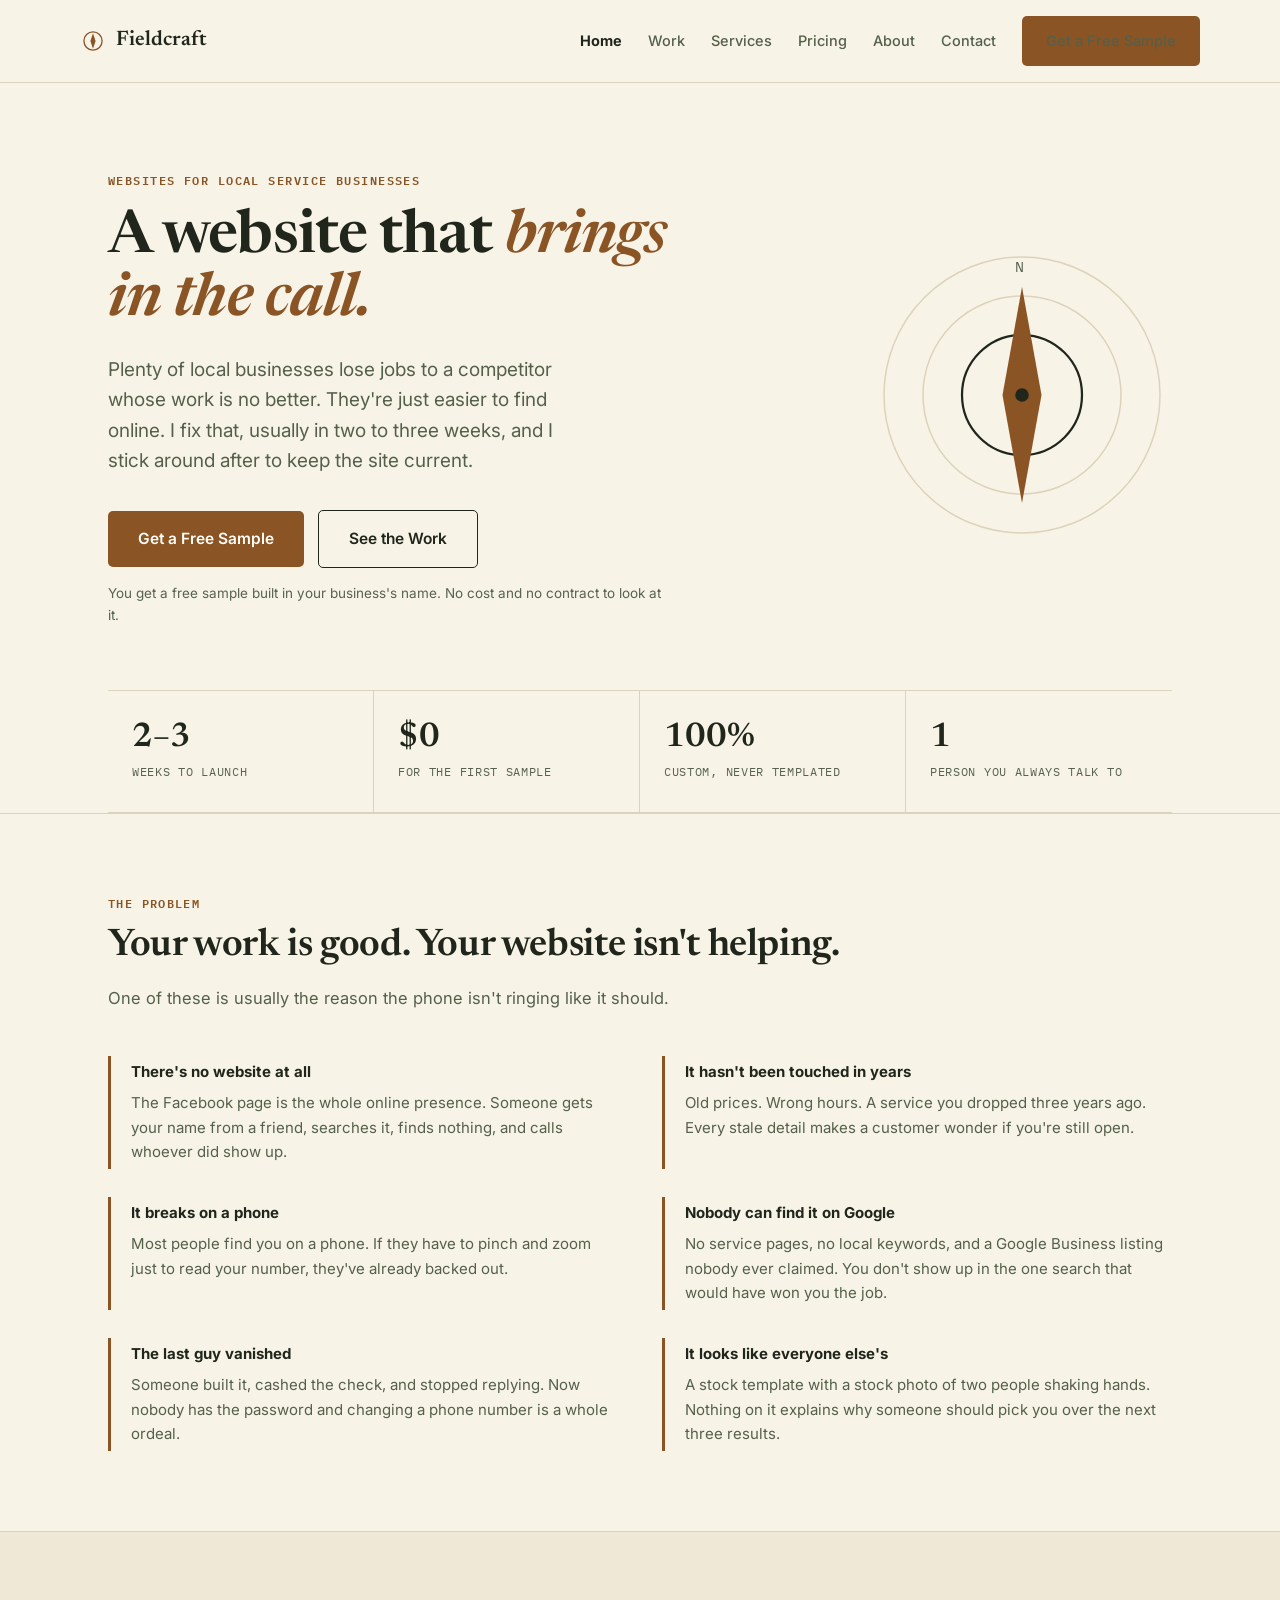
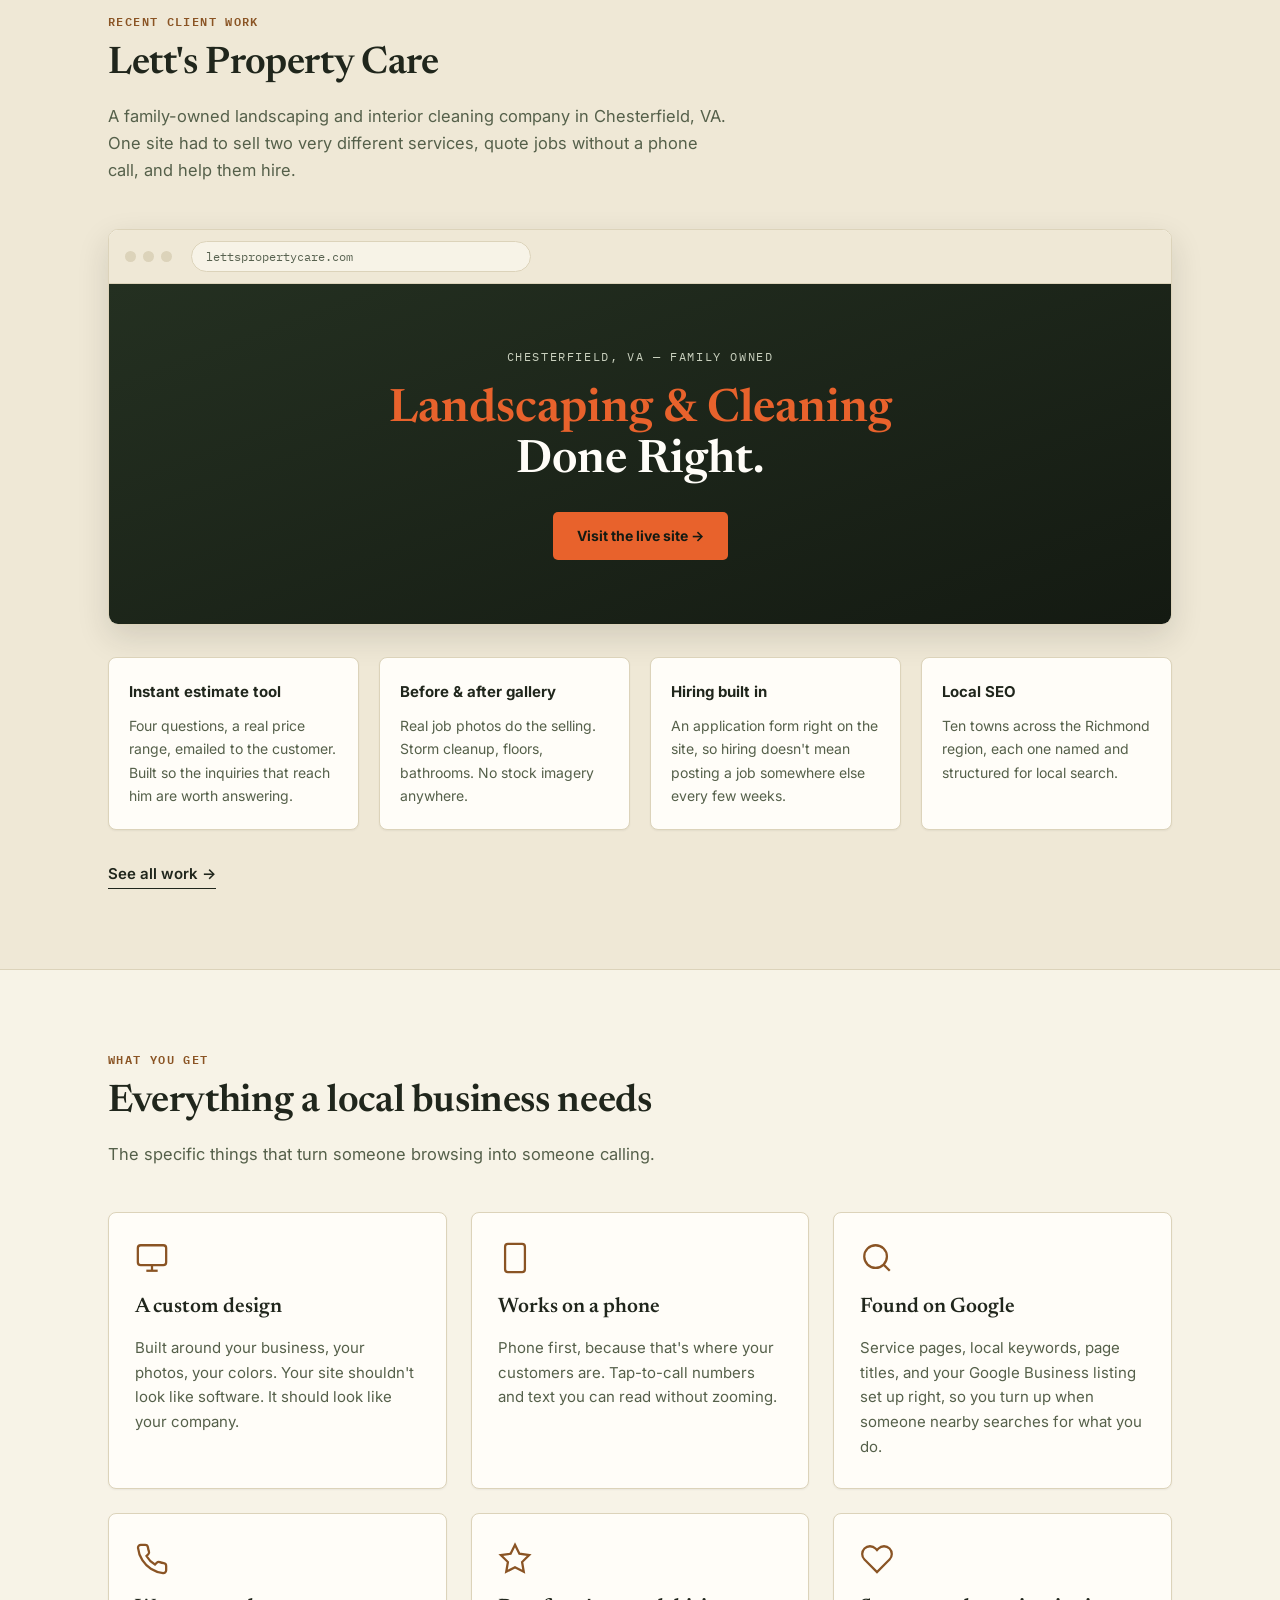
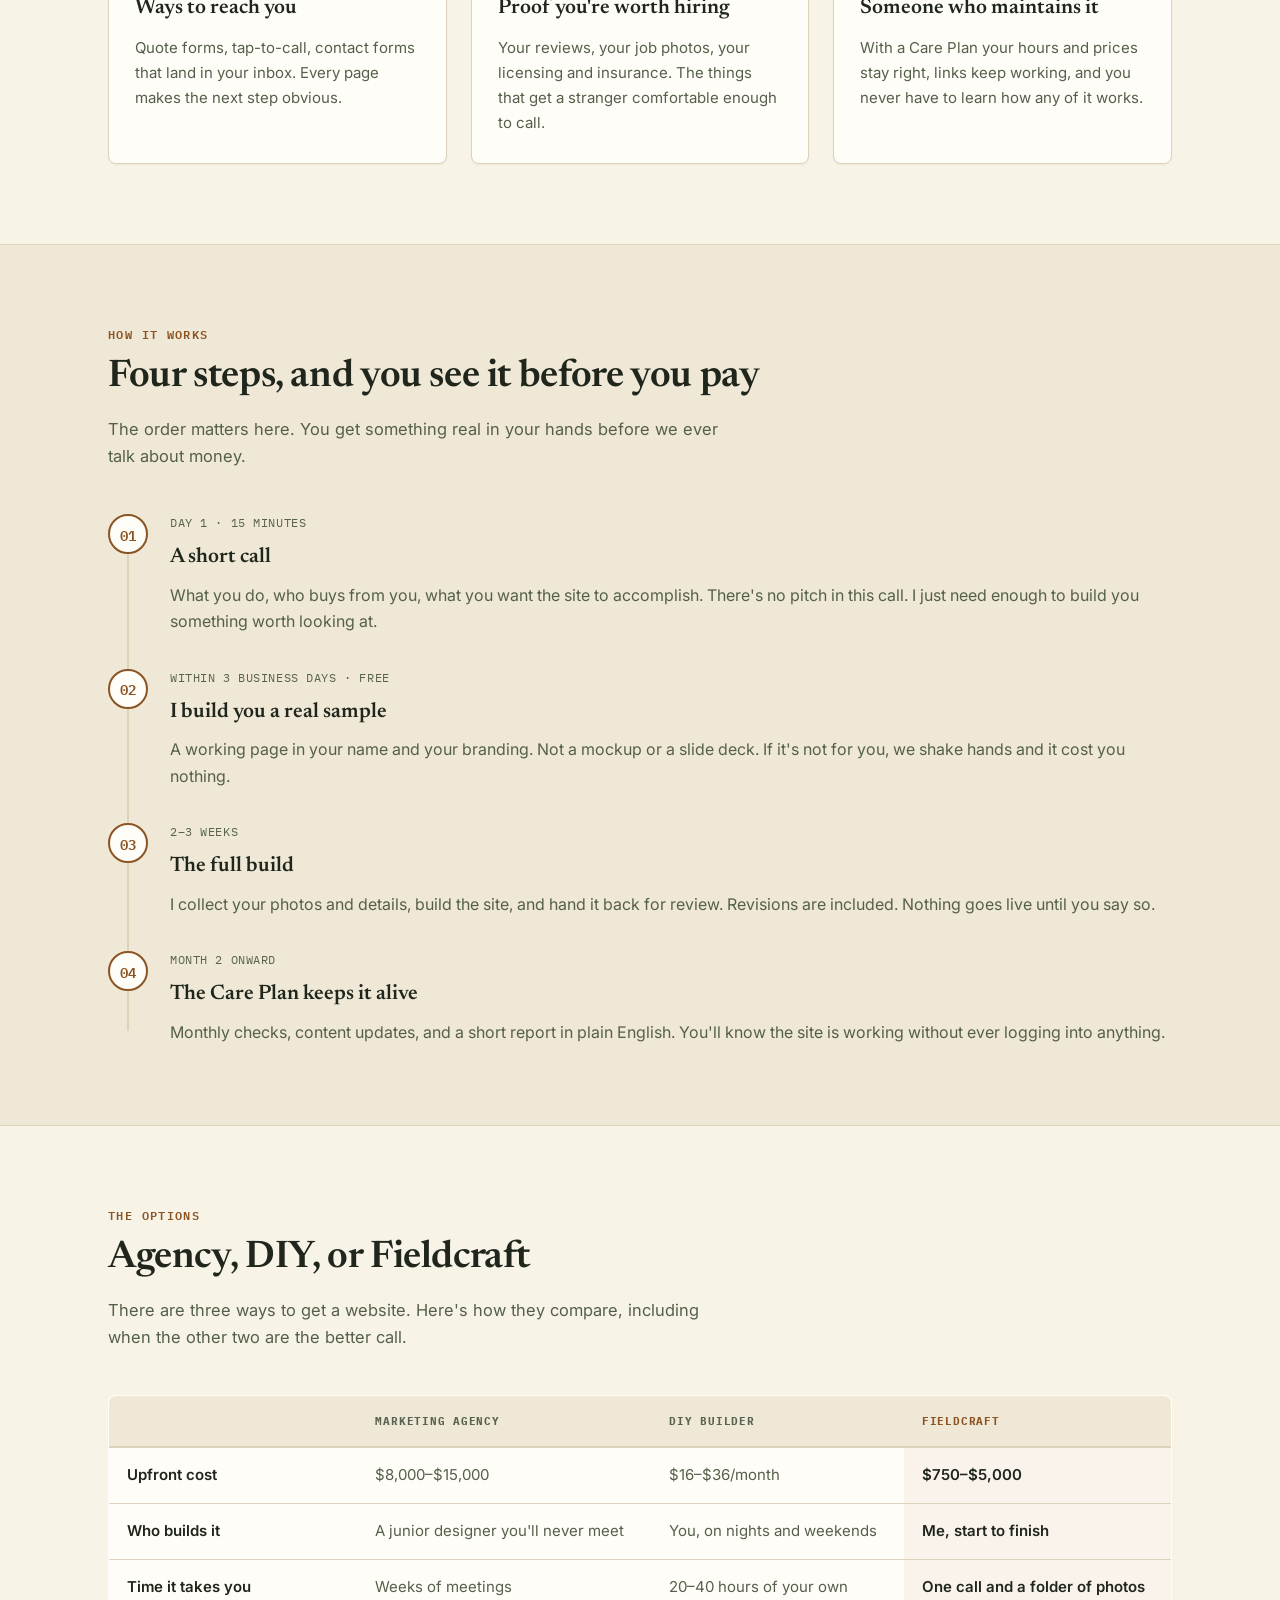
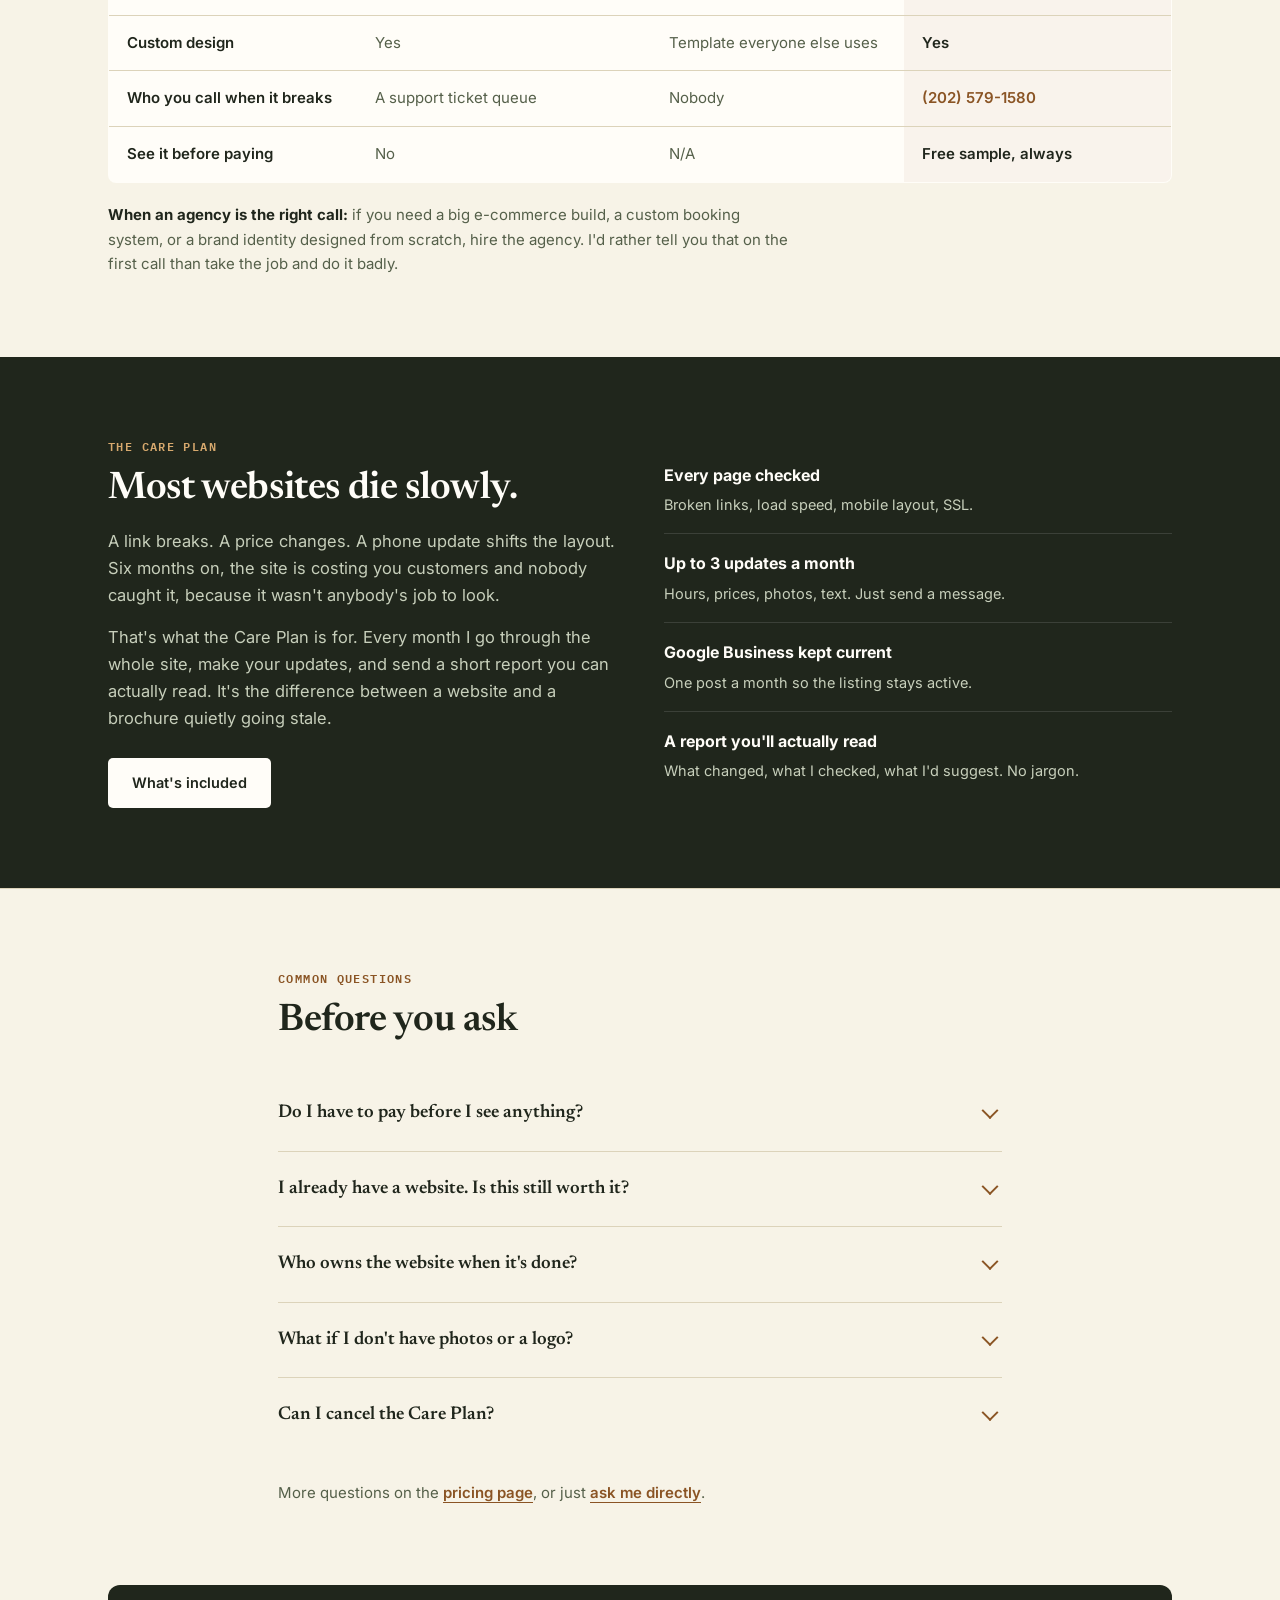
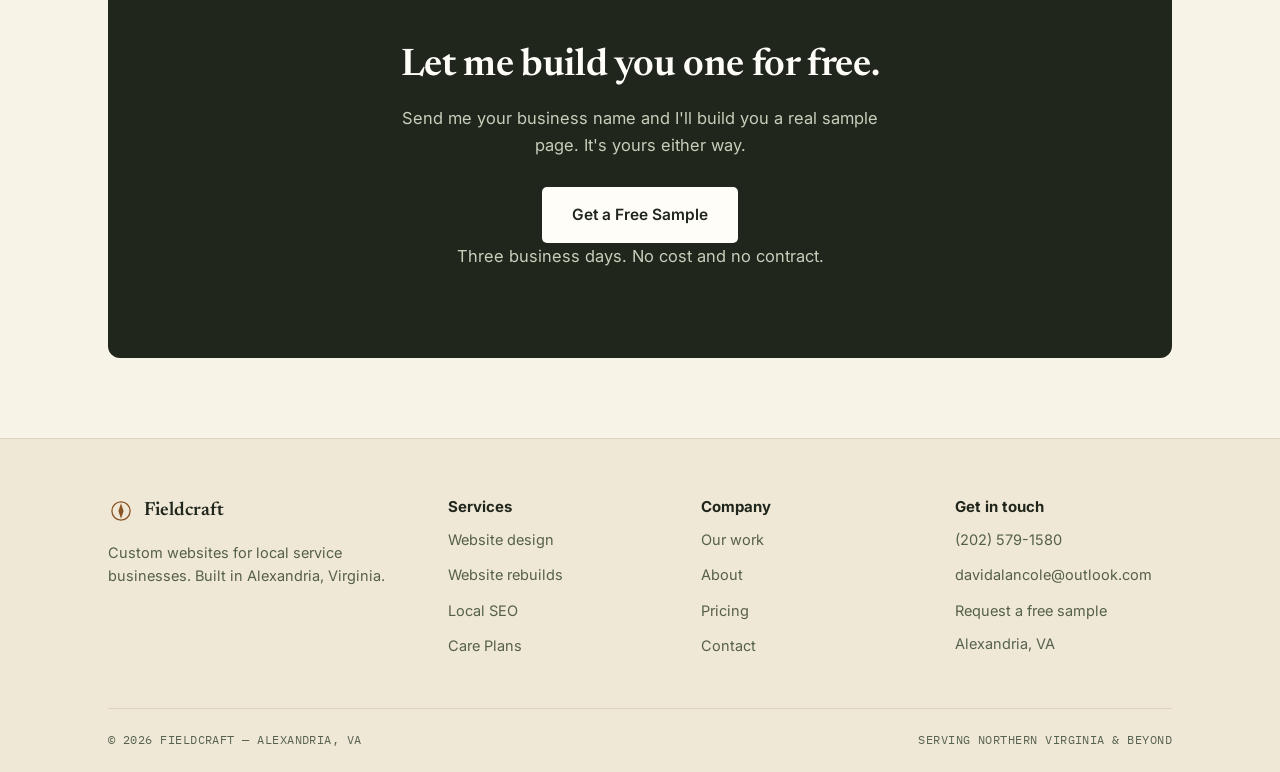
==== commit a4b68fef: "Add files via upload" ====
--- a/index.html
+++ b/index.html
@@ -67,12 +67,12 @@
       <div>
         <div class="eyebrow">Websites for local service businesses</div>
         <h1>A website that <em>brings in the call.</em></h1>
-        <p class="lede">Most local businesses lose customers to a competitor with a better website — not better work. I build sites that fix that, live in 2–3 weeks, backed by a monthly care plan so it never goes stale.</p>
+        <p class="lede">Plenty of local businesses lose jobs to a competitor whose work is no better. They're just easier to find online. I fix that, usually in two to three weeks, and I stick around after to keep the site current.</p>
         <div class="hero-ctas">
           <a href="contact.html" class="btn lg">Get a Free Sample</a>
           <a href="work.html" class="btn ghost lg">See the Work</a>
         </div>
-        <p class="hero-note">Free sample built in your business's name. No cost, no obligation, no contract to see it.</p>
+        <p class="hero-note">You get a free sample built in your business's name. No cost and no contract to look at it.</p>
       </div>
       <div class="hero-mark" aria-hidden="true">
         <svg viewBox="0 0 200 200"><circle cx="100" cy="100" r="92" fill="none" stroke="var(--line)" stroke-width="1"/><circle cx="100" cy="100" r="66" fill="none" stroke="var(--line)" stroke-width="1"/><circle cx="100" cy="100" r="40" fill="none" stroke="var(--ink)" stroke-width="1.5"/><path d="M100 28 L113 100 L100 172 L87 100 Z" fill="var(--accent)"/><circle cx="100" cy="100" r="4.5" fill="var(--ink)"/><text x="95" y="18" font-family="IBM Plex Mono" font-size="10" fill="var(--ink-soft)">N</text></svg>
@@ -96,31 +96,31 @@
   <div class="wrap">
     <div class="section-label">The problem</div>
     <h2>Your work is good. Your website isn't helping.</h2>
-    <p class="section-intro">Somewhere in this list is usually the reason the phone isn't ringing as often as it should.</p>
+    <p class="section-intro">One of these is usually the reason the phone isn't ringing like it should.</p>
     <div class="grid-2" style="gap:28px 44px;">
       <div class="problem-card">
         <h3 class="h4">There's no website at all</h3>
-        <p>A Facebook page is the whole online presence. When someone gets referred to you and searches your name, they find nothing — and call the competitor who shows up instead.</p>
+        <p>The Facebook page is the whole online presence. Someone gets your name from a friend, searches it, finds nothing, and calls whoever did show up.</p>
       </div>
       <div class="problem-card">
         <h3 class="h4">It hasn't been touched in years</h3>
-        <p>Old prices, wrong hours, a service you stopped offering in 2021. Every outdated detail tells a customer you might not be in business anymore.</p>
+        <p>Old prices. Wrong hours. A service you dropped three years ago. Every stale detail makes a customer wonder if you're still open.</p>
       </div>
       <div class="problem-card">
         <h3 class="h4">It breaks on a phone</h3>
-        <p>Most people find you on their phone. If they have to pinch and zoom to find your number, they're gone before they ever tap it.</p>
+        <p>Most people find you on a phone. If they have to pinch and zoom just to read your number, they've already backed out.</p>
       </div>
       <div class="problem-card">
         <h3 class="h4">Nobody can find it on Google</h3>
-        <p>No service pages, no local keywords, a Google Business Profile that's never been claimed. You're invisible in the exact search where you'd win the job.</p>
+        <p>No service pages, no local keywords, and a Google Business listing nobody ever claimed. You don't show up in the one search that would have won you the job.</p>
       </div>
       <div class="problem-card">
         <h3 class="h4">The last guy vanished</h3>
-        <p>Someone built it, took the money, and stopped answering. Now nobody knows the password and no one can change a phone number.</p>
+        <p>Someone built it, cashed the check, and stopped replying. Now nobody has the password and changing a phone number is a whole ordeal.</p>
       </div>
       <div class="problem-card">
         <h3 class="h4">It looks like everyone else's</h3>
-        <p>A stock template with a stock photo of a handshake. Nothing about it says why a customer should pick you over the three other options.</p>
+        <p>A stock template with a stock photo of two people shaking hands. Nothing on it explains why someone should pick you over the next three results.</p>
       </div>
     </div>
   </div>
@@ -131,7 +131,7 @@
   <div class="wrap">
     <div class="section-label">Recent client work</div>
     <h2>Lett's Property Care</h2>
-    <p class="section-intro">A family-owned landscaping and interior cleaning company in Chesterfield, VA. They needed one site that could sell two very different services, quote jobs without a phone call, and recruit crew — all at once.</p>
+    <p class="section-intro">A family-owned landscaping and interior cleaning company in Chesterfield, VA. One site had to sell two very different services, quote jobs without a phone call, and help them hire.</p>
 
     <div class="site-preview">
       <div class="browser-bar">
@@ -151,19 +151,19 @@
     <div class="grid-4" style="margin-top:32px;">
       <div class="card" style="padding:22px 20px;">
         <h3 class="h4">Instant estimate tool</h3>
-        <p style="font-size:14px;">Four questions, a real price range, emailed automatically — built so enquiries arrive already qualified.</p>
+        <p style="font-size:14px;">Four questions, a real price range, emailed to the customer. Built so the inquiries that reach him are worth answering.</p>
       </div>
       <div class="card" style="padding:22px 20px;">
         <h3 class="h4">Before &amp; after gallery</h3>
-        <p style="font-size:14px;">Real job photos doing the selling — storm cleanup, floors, bathrooms — instead of stock imagery.</p>
+        <p style="font-size:14px;">Real job photos do the selling. Storm cleanup, floors, bathrooms. No stock imagery anywhere.</p>
       </div>
       <div class="card" style="padding:22px 20px;">
         <h3 class="h4">Hiring built in</h3>
-        <p style="font-size:14px;">An application form on the site so a growing crew can be recruited without a separate job posting.</p>
+        <p style="font-size:14px;">An application form right on the site, so hiring doesn't mean posting a job somewhere else every few weeks.</p>
       </div>
       <div class="card" style="padding:22px 20px;">
         <h3 class="h4">Local SEO</h3>
-        <p style="font-size:14px;">Ten service areas named across the Richmond region, structured for local search.</p>
+        <p style="font-size:14px;">Ten towns across the Richmond region, each one named and structured for local search.</p>
       </div>
     </div>
 
@@ -176,37 +176,37 @@
   <div class="wrap">
     <div class="section-label">What you get</div>
     <h2>Everything a local business needs</h2>
-    <p class="section-intro">Not buzzwords — the specific things that turn a visitor into a phone call.</p>
+    <p class="section-intro">The specific things that turn someone browsing into someone calling.</p>
     <div class="grid-3">
       <div class="card">
         <div class="card-icon"><svg viewBox="0 0 24 24" fill="none" stroke="currentColor" stroke-width="1.6"><rect x="2" y="3" width="20" height="14" rx="2"/><line x1="8" y1="21" x2="16" y2="21"/><line x1="12" y1="17" x2="12" y2="21"/></svg></div>
         <h3>A custom design</h3>
-        <p>Built around your business, your photos, and your branding. No template anyone else is using — the design should look like your company, not like software.</p>
+        <p>Built around your business, your photos, your colors. Your site shouldn't look like software. It should look like your company.</p>
       </div>
       <div class="card">
         <div class="card-icon"><svg viewBox="0 0 24 24" fill="none" stroke="currentColor" stroke-width="1.6"><rect x="5" y="2" width="14" height="20" rx="2"/><line x1="12" y1="18" x2="12" y2="18"/></svg></div>
         <h3>Works on a phone</h3>
-        <p>Designed for the phone first, because that's where your customers are. Tap-to-call numbers, readable text, nothing to pinch or zoom.</p>
+        <p>Phone first, because that's where your customers are. Tap-to-call numbers and text you can read without zooming.</p>
       </div>
       <div class="card">
         <div class="card-icon"><svg viewBox="0 0 24 24" fill="none" stroke="currentColor" stroke-width="1.6"><circle cx="11" cy="11" r="8"/><line x1="21" y1="21" x2="16.65" y2="16.65"/></svg></div>
         <h3>Found on Google</h3>
-        <p>Service pages, local keywords, page titles, and Google Business Profile setup — so you show up when someone nearby searches what you do.</p>
+        <p>Service pages, local keywords, page titles, and your Google Business listing set up right, so you turn up when someone nearby searches for what you do.</p>
       </div>
       <div class="card">
         <div class="card-icon"><svg viewBox="0 0 24 24" fill="none" stroke="currentColor" stroke-width="1.6"><path d="M22 16.92v3a2 2 0 0 1-2.18 2 19.79 19.79 0 0 1-8.63-3.07 19.5 19.5 0 0 1-6-6 19.79 19.79 0 0 1-3.07-8.67A2 2 0 0 1 4.11 2h3a2 2 0 0 1 2 1.72c.127.96.361 1.903.7 2.81a2 2 0 0 1-.45 2.11L8.09 9.91a16 16 0 0 0 6 6l1.27-1.27a2 2 0 0 1 2.11-.45c.907.339 1.85.573 2.81.7A2 2 0 0 1 22 16.92z"/></svg></div>
         <h3>Ways to reach you</h3>
-        <p>Quote forms, tap-to-call, contact forms that land in your inbox. Every page gives the customer an obvious next step.</p>
+        <p>Quote forms, tap-to-call, contact forms that land in your inbox. Every page makes the next step obvious.</p>
       </div>
       <div class="card">
         <div class="card-icon"><svg viewBox="0 0 24 24" fill="none" stroke="currentColor" stroke-width="1.6"><path d="M12 2l3.09 6.26L22 9.27l-5 4.87 1.18 6.88L12 17.77l-6.18 3.25L7 14.14 2 9.27l6.91-1.01L12 2z"/></svg></div>
         <h3>Proof you're worth hiring</h3>
-        <p>Your reviews, your real job photos, your licensing and insurance — the things that make a stranger trust you enough to call.</p>
+        <p>Your reviews, your job photos, your licensing and insurance. The things that get a stranger comfortable enough to call.</p>
       </div>
       <div class="card">
         <div class="card-icon"><svg viewBox="0 0 24 24" fill="none" stroke="currentColor" stroke-width="1.6"><path d="M20.84 4.61a5.5 5.5 0 0 0-7.78 0L12 5.67l-1.06-1.06a5.5 5.5 0 0 0-7.78 7.78l1.06 1.06L12 21.23l7.78-7.78 1.06-1.06a5.5 5.5 0 0 0 0-7.78z"/></svg></div>
         <h3>Someone who maintains it</h3>
-        <p>The Care Plan means hours, prices, and photos stay current, links keep working, and you never have to learn how any of it works.</p>
+        <p>With a Care Plan your hours and prices stay right, links keep working, and you never have to learn how any of it works.</p>
       </div>
     </div>
   </div>
@@ -217,31 +217,31 @@
   <div class="wrap">
     <div class="section-label">How it works</div>
     <h2>Four steps, and you see it before you pay</h2>
-    <p class="section-intro">The order matters: you get something real in your hands before money is ever discussed.</p>
+    <p class="section-intro">The order matters here. You get something real in your hands before we ever talk about money.</p>
     <div class="timeline">
       <div class="tl-step">
         <div class="tl-dot">01</div>
         <div class="tl-when">Day 1 · 15 minutes</div>
         <h3>A short call</h3>
-        <p>What you do, who your customers are, what you want the site to make happen. No pitch — I just need enough to build something worth showing you.</p>
+        <p>What you do, who buys from you, what you want the site to accomplish. There's no pitch in this call. I just need enough to build you something worth looking at.</p>
       </div>
       <div class="tl-step">
         <div class="tl-dot">02</div>
         <div class="tl-when">Within 3 business days · Free</div>
         <h3>I build you a real sample</h3>
-        <p>An actual working page in your business's name and branding — not a mockup, not a slideshow. If you don't like it, we're done and it cost you nothing.</p>
+        <p>A working page in your name and your branding. Not a mockup or a slide deck. If it's not for you, we shake hands and it cost you nothing.</p>
       </div>
       <div class="tl-step">
         <div class="tl-dot">03</div>
         <div class="tl-when">2–3 weeks</div>
         <h3>The full build</h3>
-        <p>Once you're in, I collect your photos and details, build the whole site, and you review it. Revisions included. Nothing goes live until you say it's right.</p>
+        <p>I collect your photos and details, build the site, and hand it back for review. Revisions are included. Nothing goes live until you say so.</p>
       </div>
       <div class="tl-step">
         <div class="tl-dot">04</div>
         <div class="tl-when">Month 2 onward</div>
         <h3>The Care Plan keeps it alive</h3>
-        <p>Monthly checks, content updates, and a plain-English report so you always know your site is working — without ever logging into anything.</p>
+        <p>Monthly checks, content updates, and a short report in plain English. You'll know the site is working without ever logging into anything.</p>
       </div>
     </div>
   </div>
@@ -252,7 +252,7 @@
   <div class="wrap">
     <div class="section-label">The options</div>
     <h2>Agency, DIY, or Fieldcraft</h2>
-    <p class="section-intro">There are three real ways to get a website. Here's the honest comparison, including where the other two make more sense.</p>
+    <p class="section-intro">There are three ways to get a website. Here's how they compare, including when the other two are the better call.</p>
     <div class="table-scroll"><table class="compare">
       <tr>
         <th></th>
@@ -288,7 +288,7 @@
         <td>Who you call when it breaks</td>
         <td>A support ticket queue</td>
         <td>Nobody</td>
-        <td class="hi">My actual phone</td>
+        <td class="hi"><a href="tel:+12025791580" style="color:var(--accent);">(202) 579-1580</a></td>
       </tr>
       <tr>
         <td>See it before paying</td>
@@ -297,7 +297,7 @@
         <td class="hi">Free sample, always</td>
       </tr>
     </table></div>
-    <p style="margin-top:20px;font-size:15px;max-width:680px;"><strong style="color:var(--ink);">When an agency is the right call:</strong> if you need a large e-commerce build, a custom booking system, or a full brand identity from scratch, hire the agency. I'll tell you that on the first call rather than take the job.</p>
+    <p style="margin-top:20px;font-size:15px;max-width:680px;"><strong style="color:var(--ink);">When an agency is the right call:</strong> if you need a big e-commerce build, a custom booking system, or a brand identity designed from scratch, hire the agency. I'd rather tell you that on the first call than take the job and do it badly.</p>
   </div>
 </section>
 
@@ -308,14 +308,14 @@
       <div>
         <div class="section-label">The Care Plan</div>
         <h2>Most websites die slowly.</h2>
-        <p style="font-size:16.5px;">A link breaks. A price changes. A phone update makes the layout shift. Six months later the site is costing you customers and nobody noticed — because there was nobody whose job it was to look.</p>
-        <p style="margin-top:14px;font-size:16.5px;">The Care Plan is that person. Every month I check the whole site, make your updates, and send you a short report in plain English. It isn't an upsell — it's the difference between a website and a brochure that slowly rots.</p>
+        <p style="font-size:16.5px;">A link breaks. A price changes. A phone update shifts the layout. Six months on, the site is costing you customers and nobody caught it, because it wasn't anybody's job to look.</p>
+        <p style="margin-top:14px;font-size:16.5px;">That's what the Care Plan is for. Every month I go through the whole site, make your updates, and send a short report you can actually read. It's the difference between a website and a brochure quietly going stale.</p>
         <a href="services.html" class="btn on-dark" style="margin-top:26px;">What's included</a>
       </div>
       <div>
         <ul style="list-style:none;">
           <li style="padding:16px 0;border-bottom:1px solid rgba(255,255,255,.12);"><strong style="color:var(--cream-white);display:block;margin-bottom:3px;">Every page checked</strong><span style="font-size:14.5px;">Broken links, load speed, mobile layout, SSL.</span></li>
-          <li style="padding:16px 0;border-bottom:1px solid rgba(255,255,255,.12);"><strong style="color:var(--cream-white);display:block;margin-bottom:3px;">Up to 3 updates a month</strong><span style="font-size:14.5px;">Hours, prices, photos, text — just send a message.</span></li>
+          <li style="padding:16px 0;border-bottom:1px solid rgba(255,255,255,.12);"><strong style="color:var(--cream-white);display:block;margin-bottom:3px;">Up to 3 updates a month</strong><span style="font-size:14.5px;">Hours, prices, photos, text. Just send a message.</span></li>
           <li style="padding:16px 0;border-bottom:1px solid rgba(255,255,255,.12);"><strong style="color:var(--cream-white);display:block;margin-bottom:3px;">Google Business kept current</strong><span style="font-size:14.5px;">One post a month so the listing stays active.</span></li>
           <li style="padding:16px 0;"><strong style="color:var(--cream-white);display:block;margin-bottom:3px;">A report you'll actually read</strong><span style="font-size:14.5px;">What changed, what I checked, what I'd suggest. No jargon.</span></li>
         </ul>
@@ -332,23 +332,23 @@
     <div style="margin-top:32px;">
       <details class="faq-item">
         <summary class="faq-q">Do I have to pay before I see anything?</summary>
-        <div class="faq-a">No. You get a free one-page sample in your own name and branding first. You only pay if you want the full site built. If you don't like it, you owe nothing and we part on good terms.</div>
+        <div class="faq-a">No. You get a free one-page sample in your own name and branding first, and you only pay if you want the full site. If it's not right, you owe me nothing.</div>
       </details>
       <details class="faq-item">
-        <summary class="faq-q">I already have a website — is this still worth it?</summary>
-        <div class="faq-a">Depends on whether it's bringing you work. If it's outdated, slow, broken on phones, or invisible on Google, a rebuild usually pays for itself. If it's fine and just needs upkeep, I'll put you straight on a Care Plan instead of selling you a rebuild you don't need.</div>
+        <summary class="faq-q">I already have a website. Is this still worth it?</summary>
+        <div class="faq-a">Depends whether it's bringing you work. If it's slow, dated, broken on phones, or nowhere on Google, a rebuild usually pays for itself. If it's fine and just needs looking after, I'll put you on a Care Plan instead of selling you a rebuild you don't need.</div>
       </details>
       <details class="faq-item">
         <summary class="faq-q">Who owns the website when it's done?</summary>
-        <div class="faq-a">You do — completely, once it's paid for. The domain, the content, the design, the code. If you ever want to leave, you take the whole site with you and I'll help hand it over. No hostage situations.</div>
+        <div class="faq-a">You do, completely, once it's paid for. Domain, content, design, code. If you ever want to move on, you take all of it and I'll help with the handover.</div>
       </details>
       <details class="faq-item">
         <summary class="faq-q">What if I don't have photos or a logo?</summary>
-        <div class="faq-a">We work with what you have. Phone photos of real jobs beat stock photography every time, so even a handful helps enormously. If there's no logo, I'll set your name in type properly — plenty of good local brands are exactly that.</div>
+        <div class="faq-a">We work with what you've got. Phone photos of real jobs beat stock photography every time, so even a handful goes a long way. No logo is fine too. I'll set your name in type, which is all plenty of good local brands ever had.</div>
       </details>
       <details class="faq-item">
         <summary class="faq-q">Can I cancel the Care Plan?</summary>
-        <div class="faq-a">Any time, with 30 days' notice. You keep your website either way. It's month-to-month on purpose — if it isn't worth it to you, it shouldn't be hard to leave.</div>
+        <div class="faq-a">Any time, with 30 days' notice, and you keep your website either way. It's month-to-month on purpose. If it stops being worth it, leaving shouldn't be a fight.</div>
       </details>
     </div>
     <p style="margin-top:28px;font-size:15px;">More questions on the <a href="pricing.html" style="color:var(--accent);font-weight:600;border-bottom:1px solid var(--accent);">pricing page</a>, or just <a href="contact.html" style="color:var(--accent);font-weight:600;border-bottom:1px solid var(--accent);">ask me directly</a>.</p>
@@ -360,9 +360,9 @@
   <div class="wrap">
     <div class="cta-band">
       <h2>Let me build you one for free.</h2>
-      <p>Send your business name and I'll build a real sample page — yours to keep looking at, whether or not you hire me.</p>
+      <p>Send me your business name and I'll build you a real sample page. It's yours either way.</p>
       <a href="contact.html" class="btn lg">Get a Free Sample</a>
-      <p class="cta-sub">Takes 3 business days. No cost, no contract, no obligation.</p>
+      <p class="cta-sub">Three business days. No cost and no contract.</p>
     </div>
   </div>
 </section>
@@ -400,6 +400,7 @@
       <div class="footer-col">
         <h3 class="h4">Get in touch</h3>
         <ul>
+          <li><a href="tel:+12025791580">(202) 579-1580</a></li>
           <li><a href="mailto:davidalancole@outlook.com">davidalancole@outlook.com</a></li>
           <li><a href="contact.html">Request a free sample</a></li>
           <li style="color:var(--ink-soft);font-size:14.5px;">Alexandria, VA</li>
